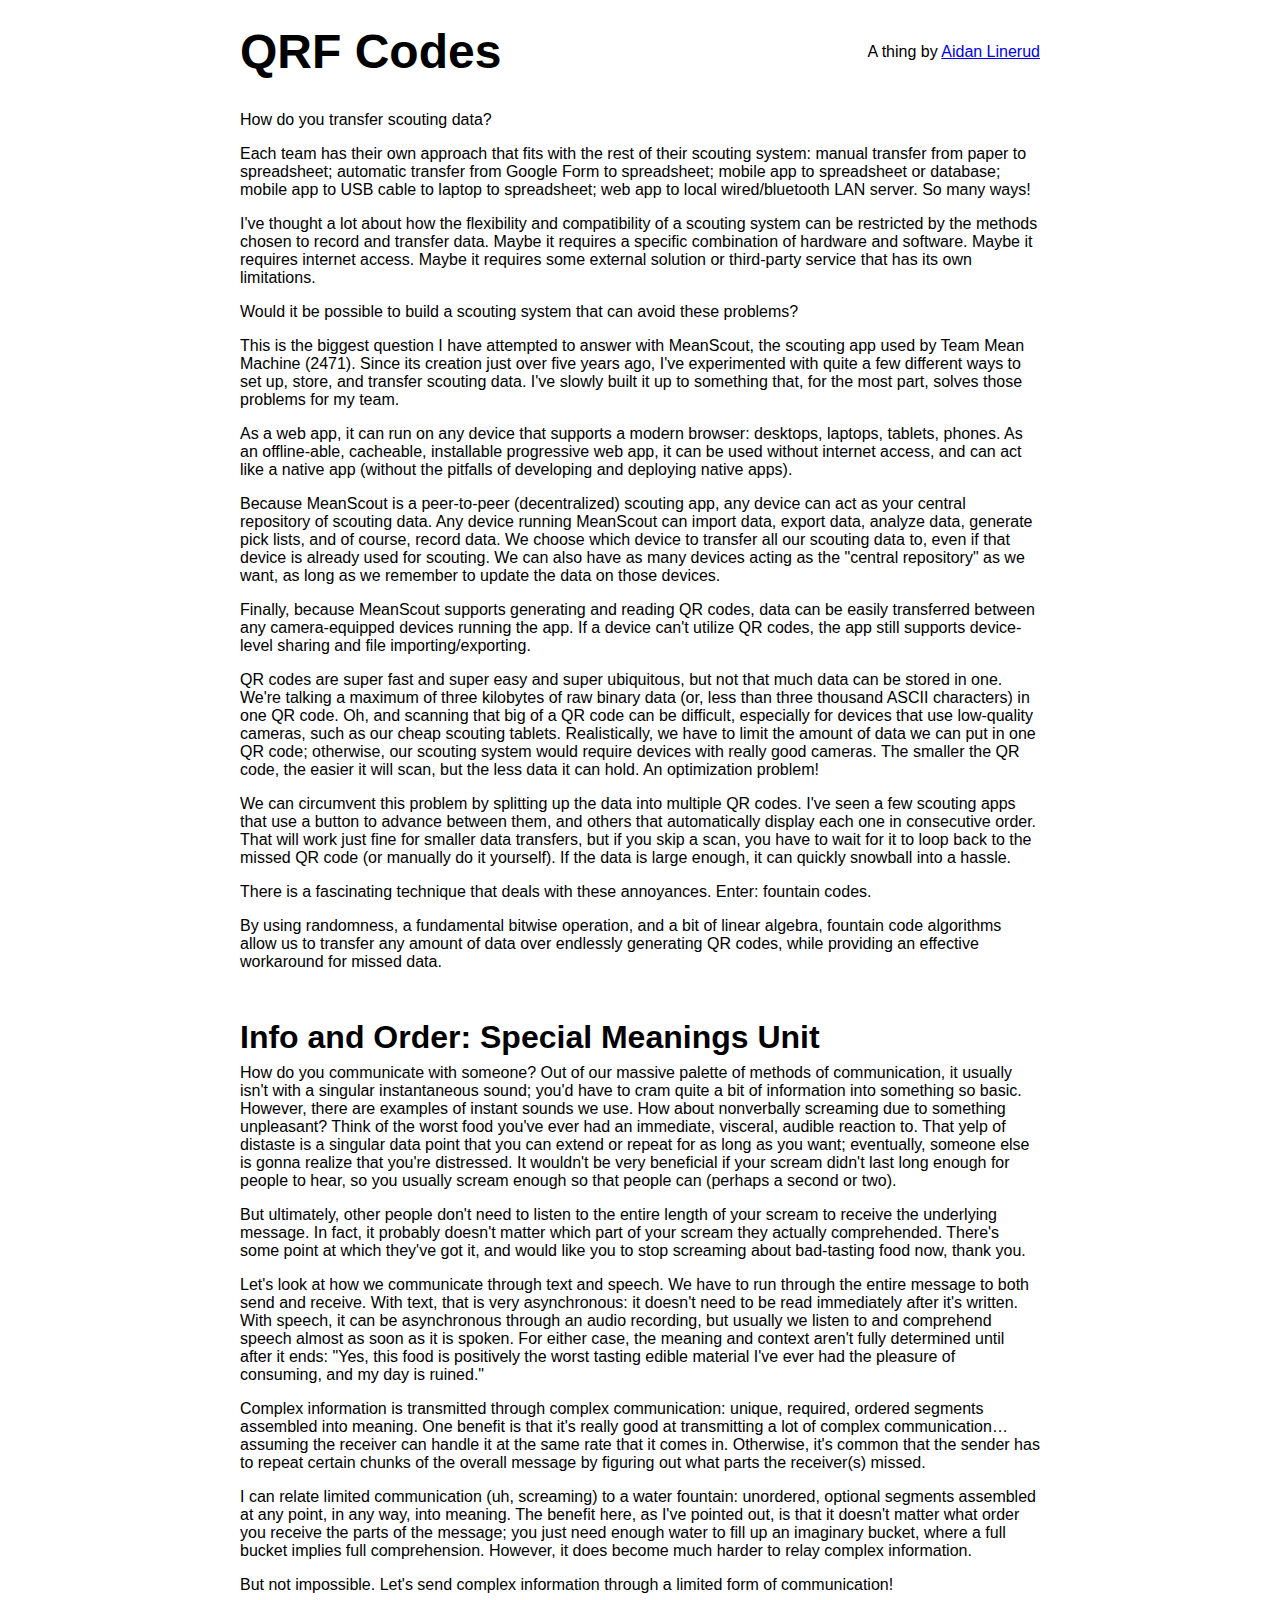
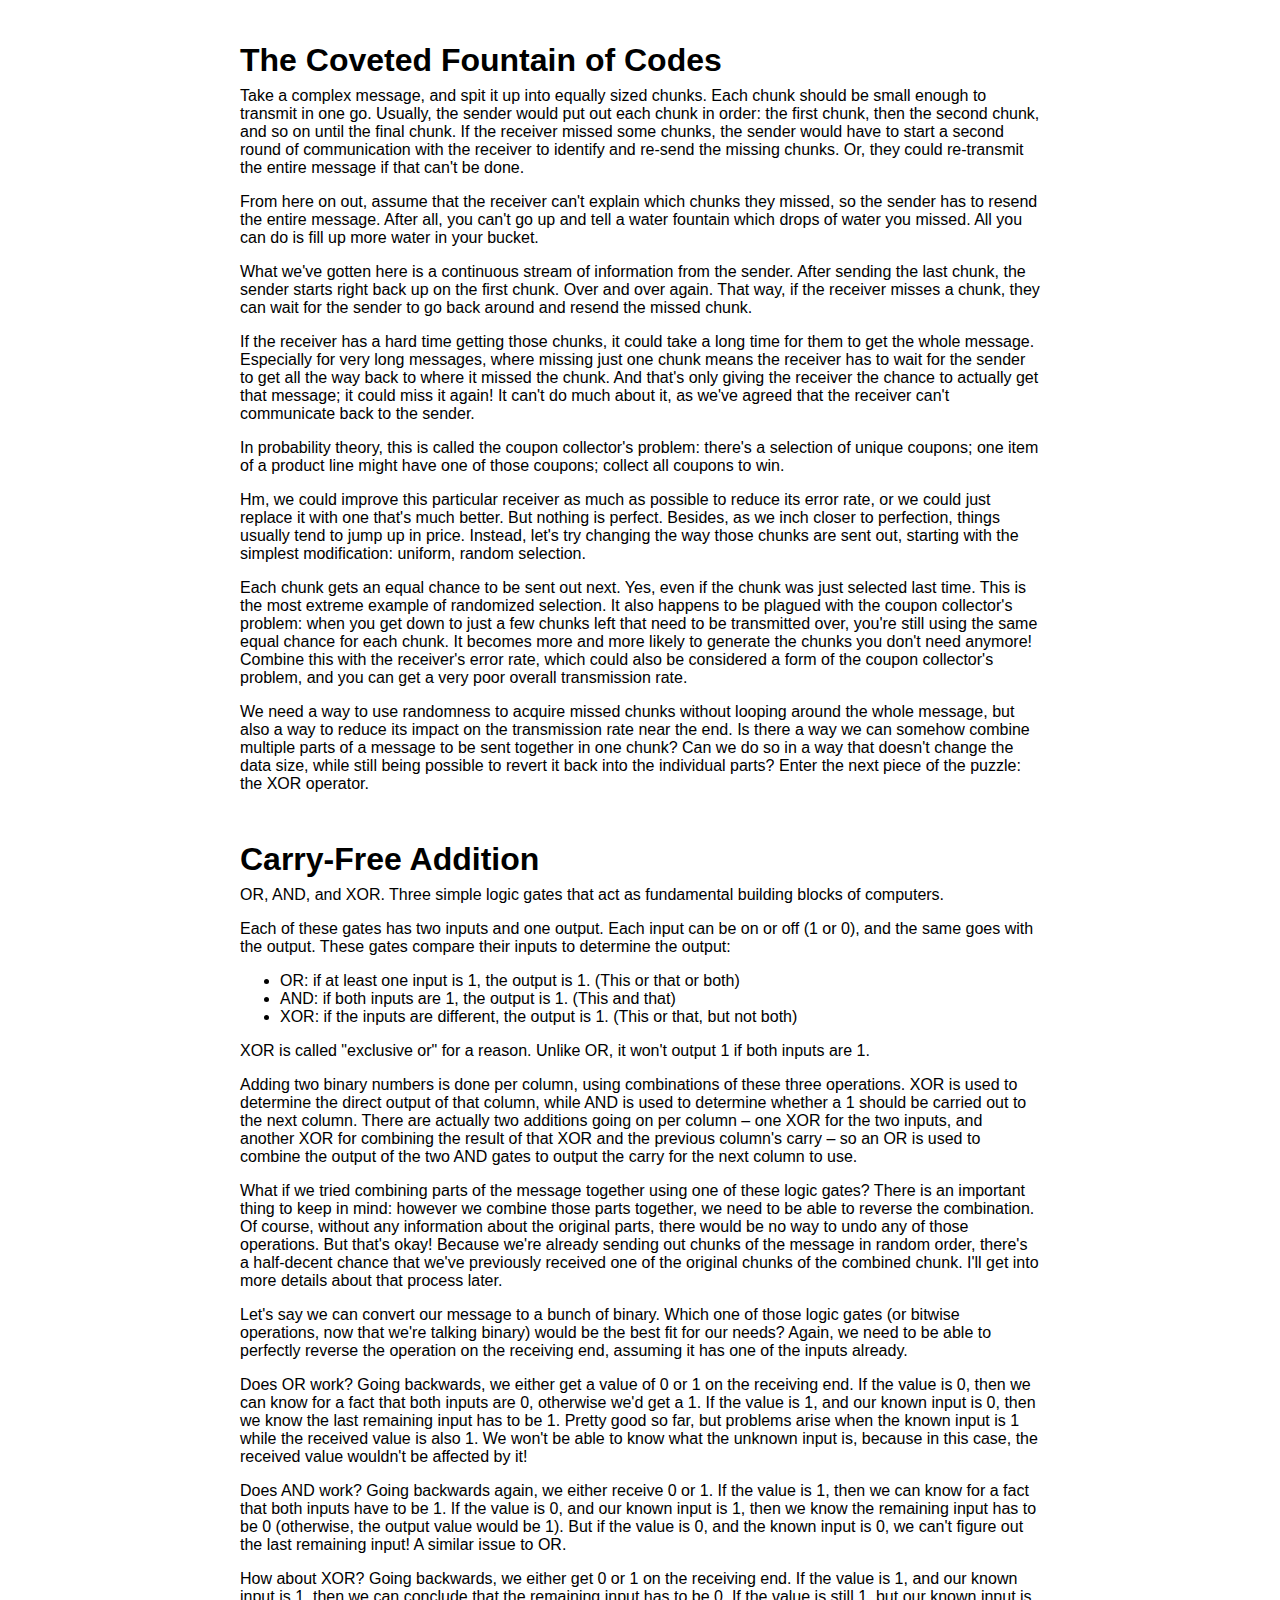
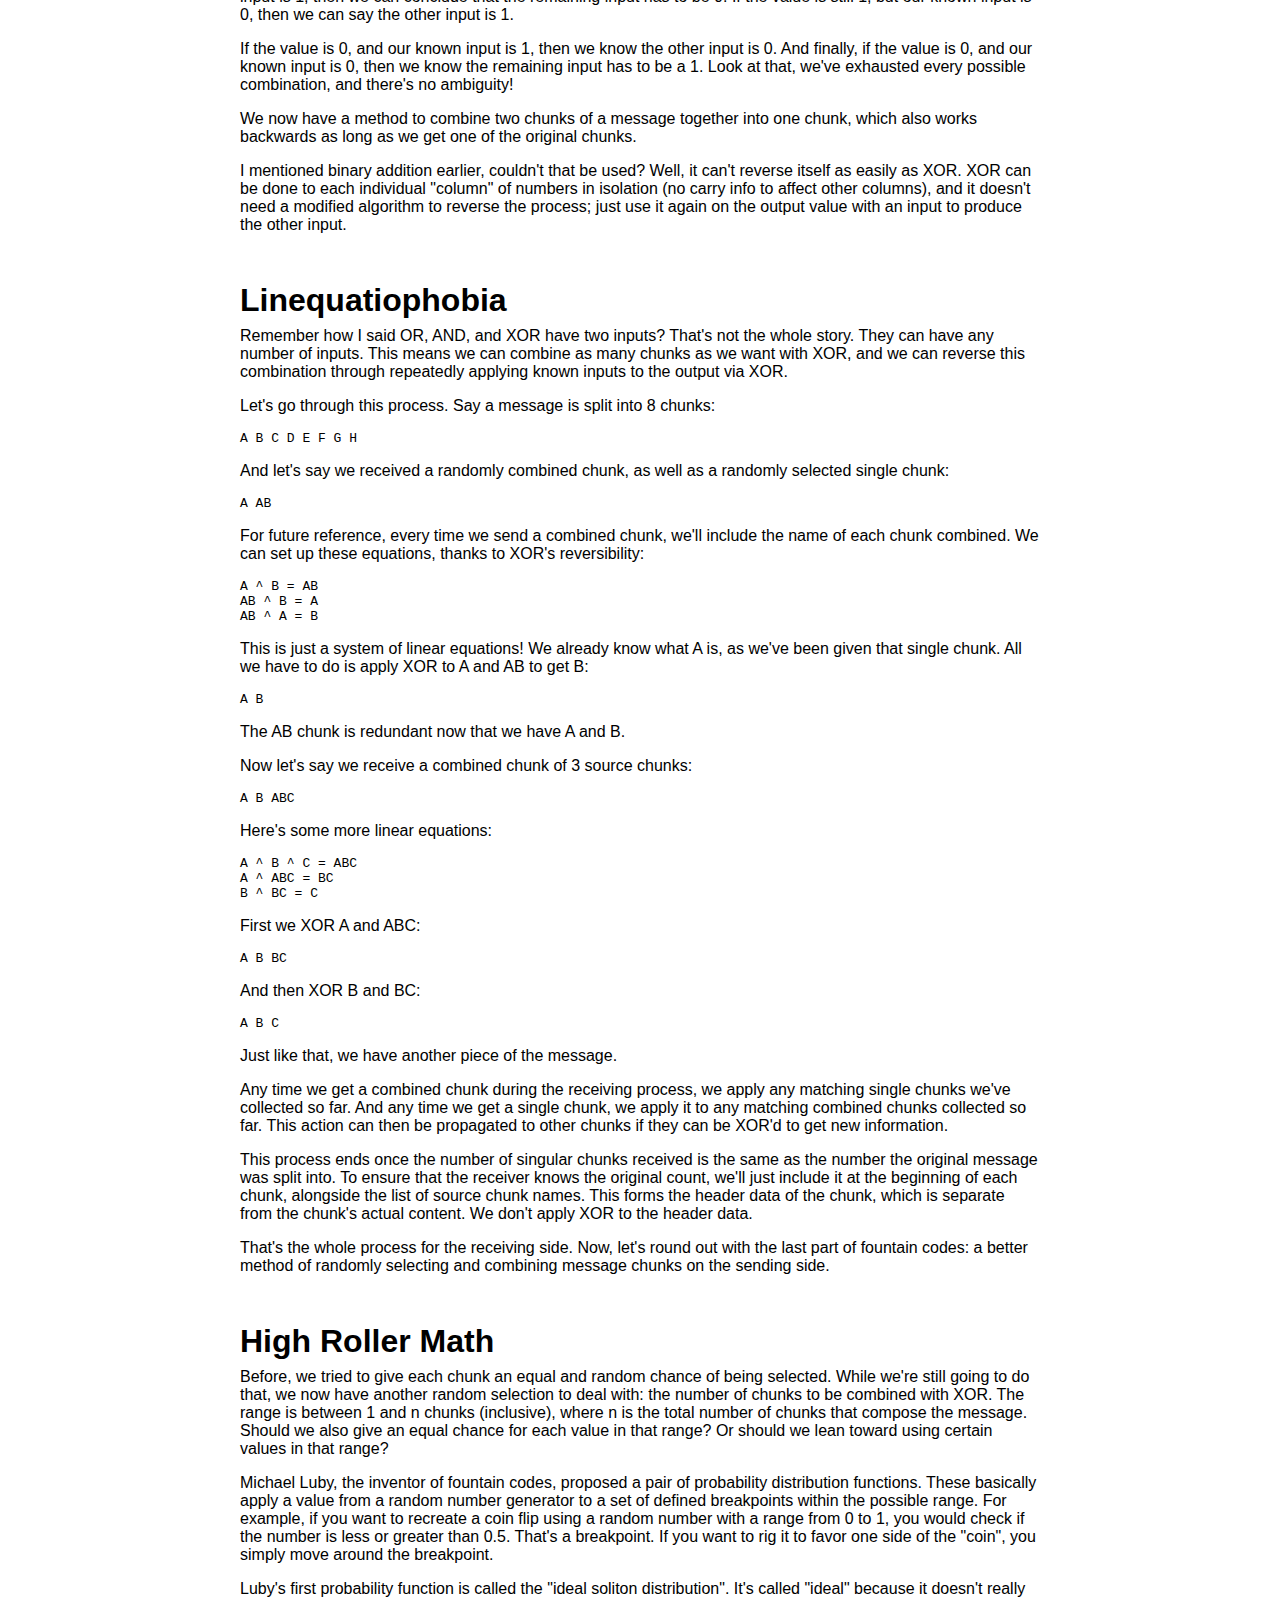
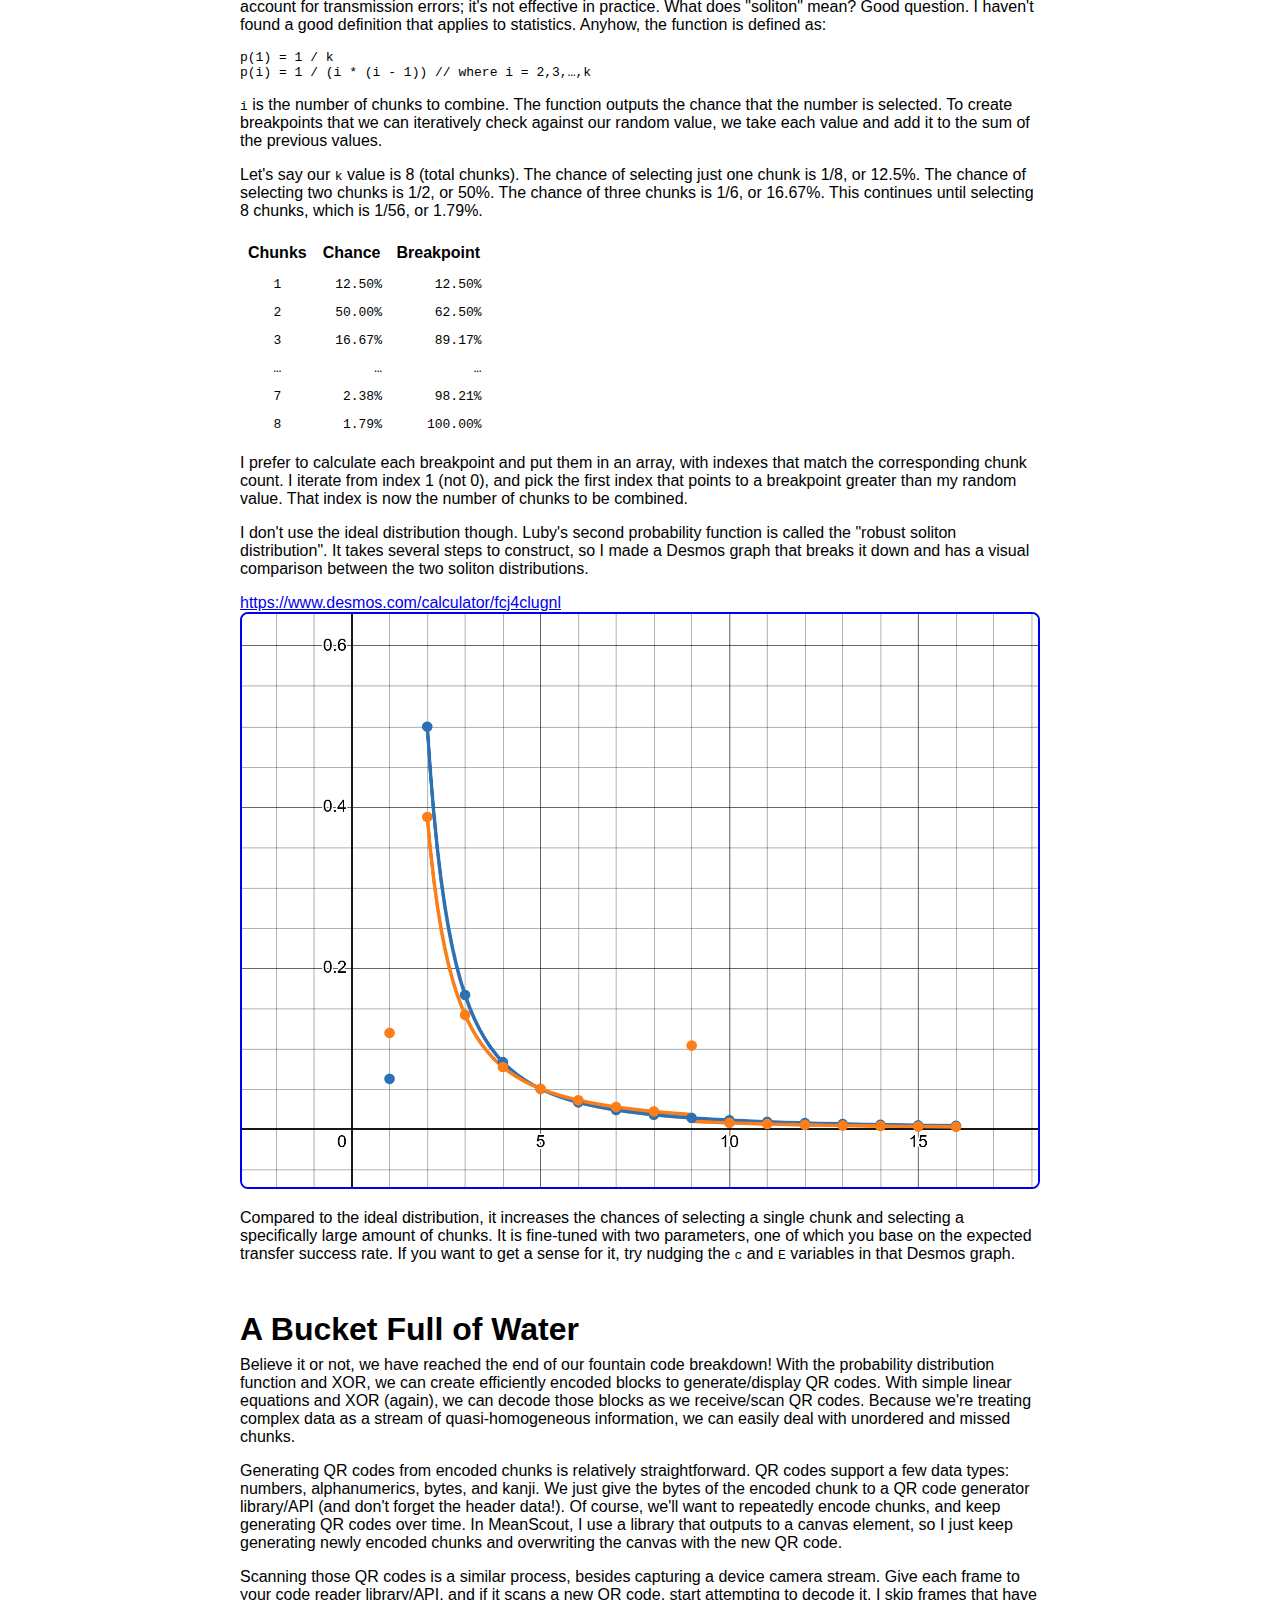
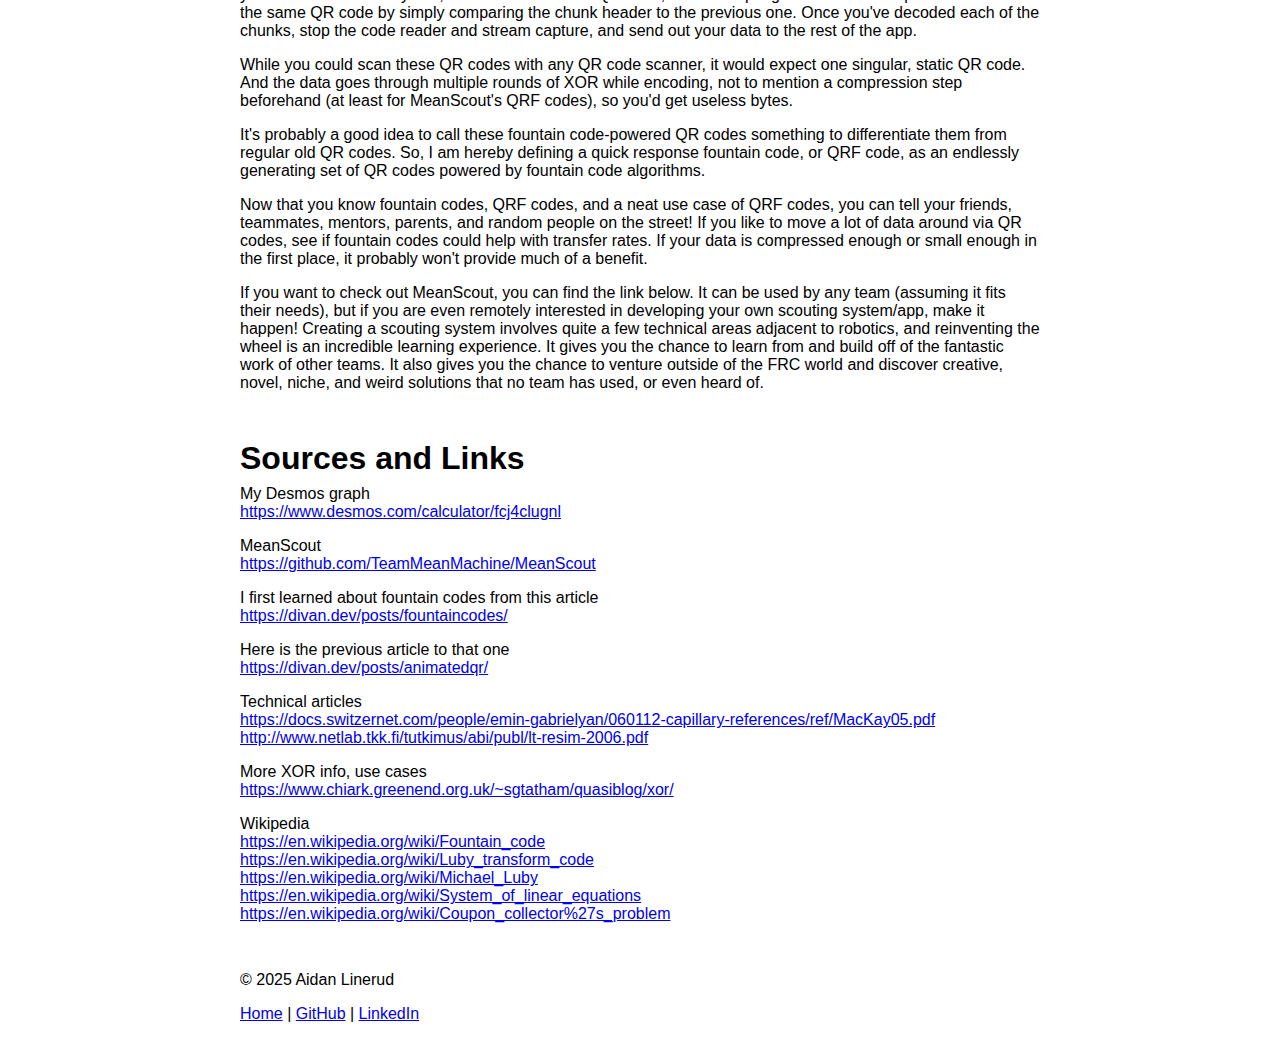
==== qrfcodes.html @ 4eb86a7d "Add QRF codes page" ====
<!DOCTYPE html>
<html lang="en">

<head>
	<meta charset="UTF-8" />
	<meta name="viewport" content="width=device-width, initial-scale=1.0" />
	<link rel="icon" href="assets/profile.jpg" />
	<link rel="stylesheet" href="https://fonts.cdnfonts.com/css/atkinson-hyperlegible" />
	<link rel="stylesheet" href="main.css">
	<title>QRF Codes</title>
</head>

<body>
	<main>
		<header>
			<h1 style="flex-grow:1">QRF Codes</h1>
			<p>A thing by <a href="index.html">Aidan Linerud</a></p>
		</header>

		<p>
			How do you transfer scouting data?
		</p>
		<p>
			Each team has their own approach that fits with the rest of their scouting system: manual transfer from paper to
			spreadsheet; automatic transfer from Google Form to spreadsheet; mobile app to spreadsheet or database; mobile app
			to USB cable to laptop to spreadsheet; web app to local wired/bluetooth LAN server. So many ways!
		</p>
		<p>
			I've thought a lot about how the flexibility and compatibility of a scouting system can be restricted by the
			methods chosen to record and transfer data. Maybe it requires a specific combination of hardware and software.
			Maybe it requires internet access. Maybe it requires some external solution or third-party service that has its
			own limitations.
		</p>
		<p>
			Would it be possible to build a scouting system that can avoid these problems?
		</p>
		<p>
			This is the biggest question I have attempted to answer with MeanScout, the scouting app used by Team Mean Machine
			(2471). Since its creation just over five years ago, I've experimented with quite a few different ways to set up,
			store, and transfer scouting data. I've slowly built it up to something that, for the most part, solves those
			problems for my team.
		</p>
		<p>
			As a web app, it can run on any device that supports a modern browser: desktops, laptops, tablets, phones. As an
			offline-able, cacheable, installable progressive web app, it can be used without internet access, and can act like
			a native app (without the pitfalls of developing and deploying native apps).
		</p>
		<p>
			Because MeanScout is a peer-to-peer (decentralized) scouting app, any device can act as your central repository of
			scouting data. Any device running MeanScout can import data, export data, analyze data, generate pick lists, and
			of course, record data. We choose which device to transfer all our scouting data to, even if that device is
			already used for scouting. We can also have as many devices acting as the "central repository" as we want, as long
			as we remember to update the data on those devices.
		</p>
		<p>
			Finally, because MeanScout supports generating and reading QR codes, data can be easily transferred between any
			camera-equipped devices running the app. If a device can't utilize QR codes, the app still supports device-level
			sharing and file importing/exporting.
		</p>
		<p>
			QR codes are super fast and super easy and super ubiquitous, but not that much data can be stored in one. We're
			talking a maximum of three kilobytes of raw binary data (or, less than three thousand ASCII characters) in one QR
			code. Oh, and scanning that big of a QR code can be difficult, especially for devices that use low-quality
			cameras, such as our cheap scouting tablets. Realistically, we have to limit the amount of data we can put in one
			QR code; otherwise, our scouting system would require devices with really good cameras. The smaller the QR code,
			the easier it will scan, but the less data it can hold. An optimization problem!
		</p>
		<p>
			We can circumvent this problem by splitting up the data into multiple QR codes. I've seen a few scouting apps that
			use a button to advance between them, and others that automatically display each one in consecutive order. That
			will work just fine for smaller data transfers, but if you skip a scan, you have to wait for it to loop back to
			the missed QR code (or manually do it yourself). If the data is large enough, it can quickly snowball into a
			hassle.
		</p>
		<p>
			There is a fascinating technique that deals with these annoyances. Enter: fountain codes.
		</p>
		<p>
			By using randomness, a fundamental bitwise operation, and a bit of linear algebra, fountain code algorithms allow
			us to transfer any amount of data over endlessly generating QR codes, while providing an effective workaround for
			missed data.
		</p>

		<h2>Info and Order: Special Meanings Unit</h2>

		<p>
			How do you communicate with someone? Out of our massive palette of methods of communication, it usually isn't with
			a singular instantaneous sound; you'd have to cram quite a bit of information into something so basic. However,
			there are examples of instant sounds we use. How about nonverbally screaming due to something unpleasant? Think of
			the worst food you've ever had an immediate, visceral, audible reaction to. That yelp of distaste is a singular
			data point that you can extend or repeat for as long as you want; eventually, someone else is gonna realize that
			you're distressed. It wouldn't be very beneficial if your scream didn't last long enough for people to hear, so
			you usually scream enough so that people can (perhaps a second or two).
		</p>
		<p>
			But ultimately, other people don't need to listen to the entire length of your scream to receive the underlying
			message. In fact, it probably doesn't matter which part of your scream they actually comprehended. There's some
			point at which they've got it, and would like you to stop screaming about bad-tasting food now, thank you.
		</p>
		<p>
			Let's look at how we communicate through text and speech. We have to run through the entire message to both send
			and receive. With text, that is very asynchronous: it doesn't need to be read immediately after it's written. With
			speech, it can be asynchronous through an audio recording, but usually we listen to and comprehend speech almost
			as soon as it is spoken. For either case, the meaning and context aren't fully determined until after it ends:
			"Yes, this food is positively the worst tasting edible material I've ever had the pleasure of consuming, and my
			day is ruined."
		</p>
		<p>
			Complex information is transmitted through complex communication: unique, required, ordered segments assembled
			into meaning. One benefit is that it's really good at transmitting a lot of complex communication… assuming the
			receiver can handle it at the same rate that it comes in. Otherwise, it's common that the sender has to repeat
			certain chunks of the overall message by figuring out what parts the receiver(s) missed.
		</p>
		<p>
			I can relate limited communication (uh, screaming) to a water fountain: unordered, optional segments assembled at
			any point, in any way, into meaning. The benefit here, as I've pointed out, is that it doesn't matter what order
			you receive the parts of the message; you just need enough water to fill up an imaginary bucket, where a full
			bucket implies full comprehension. However, it does become much harder to relay complex information.
		</p>
		<p>
			But not impossible. Let's send complex information through a limited form of communication!
		</p>

		<h2>The Coveted Fountain of Codes</h2>

		<p>
			Take a complex message, and spit it up into equally sized chunks. Each chunk should be small enough to transmit in
			one go. Usually, the sender would put out each chunk in order: the first chunk, then the second chunk, and so on
			until the final chunk. If the receiver missed some chunks, the sender would have to start a second round of
			communication with the receiver to identify and re-send the missing chunks. Or, they could re-transmit the entire
			message if that can't be done.
		</p>
		<p>
			From here on out, assume that the receiver can't explain which chunks they missed, so the sender has to resend the
			entire message. After all, you can't go up and tell a water fountain which drops of water you missed. All you can
			do is fill up more water in your bucket.
		</p>
		<p>
			What we've gotten here is a continuous stream of information from the sender. After sending the last chunk, the
			sender starts right back up on the first chunk. Over and over again. That way, if the receiver misses a chunk,
			they can wait for the sender to go back around and resend the missed chunk.
		</p>
		<p>
			If the receiver has a hard time getting those chunks, it could take a long time for them to get the whole message.
			Especially for very long messages, where missing just one chunk means the receiver has to wait for the sender to
			get all the way back to where it missed the chunk. And that's only giving the receiver the chance to actually get
			that message; it could miss it again! It can't do much about it, as we've agreed that the receiver can't
			communicate back to the sender.
		</p>
		<p>
			In probability theory, this is called the coupon collector's problem: there's a selection of unique coupons; one
			item of a product line might have one of those coupons; collect all coupons to win.
		</p>
		<p>
			Hm, we could improve this particular receiver as much as possible to reduce its error rate, or we could just
			replace it with one that's much better. But nothing is perfect. Besides, as we inch closer to perfection, things
			usually tend to jump up in price. Instead, let's try changing the way those chunks are sent out, starting with the
			simplest modification: uniform, random selection.
		</p>
		<p>
			Each chunk gets an equal chance to be sent out next. Yes, even if the chunk was just selected last time. This is
			the most extreme example of randomized selection. It also happens to be plagued with the coupon collector's
			problem: when you get down to just a few chunks left that need to be transmitted over, you're still using the same
			equal chance for each chunk. It becomes more and more likely to generate the chunks you don't need anymore!
			Combine this with the receiver's error rate, which could also be considered a form of the coupon collector's
			problem, and you can get a very poor overall transmission rate.
		</p>
		<p>
			We need a way to use randomness to acquire missed chunks without looping around the whole message, but also a way
			to reduce its impact on the transmission rate near the end. Is there a way we can somehow combine multiple parts
			of a message to be sent together in one chunk? Can we do so in a way that doesn't change the data size, while
			still being possible to revert it back into the individual parts? Enter the next piece of the puzzle: the XOR
			operator.
		</p>

		<h2>Carry-Free Addition</h2>

		<p>
			OR, AND, and XOR. Three simple logic gates that act as fundamental building blocks of computers.
		</p>
		<p>
			Each of these gates has two inputs and one output. Each input can be on or off (1 or 0), and the same goes with
			the output. These gates compare their inputs to determine the output:
		</p>
		<ul>
			<li>
				OR: if at least one input is 1, the output is 1. (This or that or both)
			</li>
			<li>
				AND: if both inputs are 1, the output is 1. (This and that)
			</li>
			<li>
				XOR: if the inputs are different, the output is 1. (This or that, but not both)
			</li>
		</ul>
		<p>
			XOR is called "exclusive or" for a reason. Unlike OR, it won't output 1 if both inputs are 1.
		</p>
		<p>
			Adding two binary numbers is done per column, using combinations of these three operations. XOR is used to
			determine the direct output of that column, while AND is used to determine whether a 1 should be carried out to
			the next column. There are actually two additions going on per column – one XOR for the two inputs, and another
			XOR for combining the result of that XOR and the previous column's carry – so an OR is used to combine the output
			of the two AND gates to output the carry for the next column to use.
		</p>
		<p>
			What if we tried combining parts of the message together using one of these logic gates? There is an important
			thing to keep in mind: however we combine those parts together, we need to be able to reverse the combination. Of
			course, without any information about the original parts, there would be no way to undo any of those operations.
			But that's okay! Because we're already sending out chunks of the message in random order, there's a half-decent
			chance that we've previously received one of the original chunks of the combined chunk. I'll get into more details
			about that process later.
		</p>
		<p>
			Let's say we can convert our message to a bunch of binary. Which one of those logic gates (or bitwise operations,
			now that we're talking binary) would be the best fit for our needs? Again, we need to be able to perfectly reverse
			the operation on the receiving end, assuming it has one of the inputs already.
		</p>
		<p>
			Does OR work? Going backwards, we either get a value of 0 or 1 on the receiving end. If the value is 0, then we
			can know for a fact that both inputs are 0, otherwise we'd get a 1. If the value is 1, and our known input is 0,
			then we know the last remaining input has to be 1. Pretty good so far, but problems arise when the known input is
			1 while the received value is also 1. We won't be able to know what the unknown input is, because in this case,
			the received value wouldn't be affected by it!
		</p>
		<p>
			Does AND work? Going backwards again, we either receive 0 or 1. If the value is 1, then we can know for a fact
			that both inputs have to be 1. If the value is 0, and our known input is 1, then we know the remaining input has
			to be 0 (otherwise, the output value would be 1). But if the value is 0, and the known input is 0, we can't figure
			out the last remaining input! A similar issue to OR.
		</p>
		<p>
			How about XOR? Going backwards, we either get 0 or 1 on the receiving end. If the value is 1, and our known input
			is 1, then we can conclude that the remaining input has to be 0. If the value is still 1, but our known input is
			0, then we can say the other input is 1.
		</p>
		<p>
			If the value is 0, and our known input is 1, then we know the other input is 0. And finally, if the value is 0,
			and our known input is 0, then we know the remaining input has to be a 1. Look at that, we've exhausted every
			possible combination, and there's no ambiguity!
		</p>
		<p>
			We now have a method to combine two chunks of a message together into one chunk, which also works backwards as
			long as we get one of the original chunks.
		</p>
		<p>
			I mentioned binary addition earlier, couldn't that be used? Well, it can't reverse itself as easily as XOR. XOR
			can be done to each individual "column" of numbers in isolation (no carry info to affect other columns), and it
			doesn't need a modified algorithm to reverse the process; just use it again on the output value with an input to
			produce the other input.
		</p>

		<h2>Linequatiophobia</h2>

		<p>
			Remember how I said OR, AND, and XOR have two inputs? That's not the whole story. They can have any number of
			inputs. This means we can combine as many chunks as we want with XOR, and we can reverse this combination through
			repeatedly applying known inputs to the output via XOR.
		</p>
		<p>
			Let's go through this process. Say a message is split into 8 chunks:
		</p>
		<pre><code>A B C D E F G H</code></pre>
		<p>
			And let's say we received a randomly combined chunk, as well as a randomly selected single chunk:
		</p>
		<pre><code>A AB</code></pre>
		<p>
			For future reference, every time we send a combined chunk, we'll include the name of each chunk combined. We can
			set up these equations, thanks to XOR's reversibility:
		</p>
		<pre><code>A ^ B = AB<br>AB ^ B = A<br>AB ^ A = B</code></pre>
		<p>
			This is just a system of linear equations! We already know what A is, as we've been given that single chunk. All
			we have to do is apply XOR to A and AB to get B:
		</p>
		<pre><code>A B</code></pre>
		<p>
			The AB chunk is redundant now that we have A and B.
		</p>
		<p>
			Now let's say we receive a combined chunk of 3 source chunks:
		</p>
		<pre><code>A B ABC</code></pre>
		<p>
			Here's some more linear equations:
		</p>
		<pre><code>A ^ B ^ C = ABC<br>A ^ ABC = BC<br>B ^ BC = C</code></pre>
		<p>
			First we XOR A and ABC:
		</p>
		<pre><code>A B BC</code></pre>
		<p>
			And then XOR B and BC:
		</p>
		<pre><code>A B C</code></pre>
		<p>
			Just like that, we have another piece of the message.
		</p>
		<p>
			Any time we get a combined chunk during the receiving process, we apply any matching single chunks we've collected
			so far. And any time we get a single chunk, we apply it to any matching combined chunks collected so far. This
			action can then be propagated to other chunks if they can be XOR'd to get new information.
		</p>
		<p>
			This process ends once the number of singular chunks received is the same as the number the original message was
			split into. To ensure that the receiver knows the original count, we'll just include it at the beginning of each
			chunk, alongside the list of source chunk names. This forms the header data of the chunk, which is separate from
			the chunk's actual content. We don't apply XOR to the header data.
		</p>
		<p>
			That's the whole process for the receiving side. Now, let's round out with the last part of fountain codes: a
			better method of randomly selecting and combining message chunks on the sending side.
		</p>

		<h2>High Roller Math</h2>

		<p>
			Before, we tried to give each chunk an equal and random chance of being selected. While we're still going to do
			that, we now have another random selection to deal with: the number of chunks to be combined with XOR. The range
			is between 1 and n chunks (inclusive), where n is the total number of chunks that compose the message. Should we
			also give an equal chance for each value in that range? Or should we lean toward using certain values in that
			range?
		</p>
		<p>
			Michael Luby, the inventor of fountain codes, proposed a pair of probability distribution functions. These
			basically apply a value from a random number generator to a set of defined breakpoints within the possible range.
			For example, if you want to recreate a coin flip using a random number with a range from 0 to 1, you would check
			if the number is less or greater than 0.5. That's a breakpoint. If you want to rig it to favor one side of the
			"coin", you simply move around the breakpoint.
		</p>
		<p>
			Luby's first probability function is called the "ideal soliton distribution". It's called "ideal" because it
			doesn't really account for transmission errors; it's not effective in practice. What does "soliton" mean? Good
			question. I haven't found a good definition that applies to statistics. Anyhow, the function is defined as:
		</p>
		<pre><code>p(1) = 1 / k<br>p(i) = 1 / (i * (i - 1)) // where i = 2,3,…,k</code></pre>
		<p>
			<code>i</code> is the number of chunks to combine. The function outputs the chance that the number is selected. To
			create breakpoints that we can iteratively check against our random value, we take each value and add it to the
			sum of the previous values.
		</p>
		<p>
			Let's say our <code>k</code> value is 8 (total chunks). The chance of selecting just one chunk is 1/8, or 12.5%.
			The chance of selecting two chunks is 1/2, or 50%. The chance of three chunks is 1/6, or 16.67%. This continues
			until selecting 8 chunks, which is 1/56, or 1.79%.
		</p>

		<table>
			<thead>
				<tr>
					<th>Chunks</th>
					<th>Chance</th>
					<th>Breakpoint</th>
				</tr>
			</thead>
			<tbody style="text-align:end;font-family:monospace">
				<tr>
					<td>1</td>
					<td>12.50%</td>
					<td>12.50%</td>
				</tr>
				<tr>
					<td>2</td>
					<td>50.00%</td>
					<td>62.50%</td>
				</tr>
				<tr>
					<td>3</td>
					<td>16.67%</td>
					<td>89.17%</td>
				</tr>
				<tr>
					<td>…</td>
					<td>…</td>
					<td>…</td>
				</tr>
				<tr>
					<td>7</td>
					<td>2.38%</td>
					<td>98.21%</td>
				</tr>
				<tr>
					<td>8</td>
					<td>1.79%</td>
					<td>100.00%</td>
				</tr>
			</tbody>
		</table>

		<p>
			I prefer to calculate each breakpoint and put them in an array, with indexes that match the corresponding chunk
			count. I iterate from index 1 (not 0), and pick the first index that points to a breakpoint greater than my random
			value. That index is now the number of chunks to be combined.
		</p>
		<p>
			I don't use the ideal distribution though. Luby's second probability function is called the "robust soliton
			distribution". It takes several steps to construct, so I made a Desmos graph that breaks it down and has a visual
			comparison between the two soliton distributions.
		</p>
		<p>
			<a href="https://www.desmos.com/calculator/fcj4clugnl">
				https://www.desmos.com/calculator/fcj4clugnl
				<img src="assets/qrfcodes/desmos.png" alt="Screenshot of desmos graph" />
			</a>
		</p>
		<p>
			Compared to the ideal distribution, it increases the chances of selecting a single chunk and selecting a
			specifically large amount of chunks. It is fine-tuned with two parameters, one of which you base on the expected
			transfer success rate. If you want to get a sense for it, try nudging the <code>c</code> and <code>E</code>
			variables in that Desmos graph.
		</p>

		<h2>A Bucket Full of Water</h2>

		<p>
			Believe it or not, we have reached the end of our fountain code breakdown! With the probability distribution
			function and XOR, we can create efficiently encoded blocks to generate/display QR codes. With simple linear
			equations and XOR (again), we can decode those blocks as we receive/scan QR codes. Because we're treating complex
			data as a stream of quasi-homogeneous information, we can easily deal with unordered and missed chunks.
		</p>
		<p>
			Generating QR codes from encoded chunks is relatively straightforward. QR codes support a few data types: numbers,
			alphanumerics, bytes, and kanji. We just give the bytes of the encoded chunk to a QR code generator library/API
			(and don't forget the header data!). Of course, we'll want to repeatedly encode chunks, and keep generating QR
			codes over time. In MeanScout, I use a library that outputs to a canvas element, so I just keep generating newly
			encoded chunks and overwriting the canvas with the new QR code.
		</p>
		<p>
			Scanning those QR codes is a similar process, besides capturing a device camera stream. Give each frame to your
			code reader library/API, and if it scans a new QR code, start attempting to decode it. I skip frames that have the
			same QR code by simply comparing the chunk header to the previous one. Once you've decoded each of the chunks,
			stop the code reader and stream capture, and send out your data to the rest of the app.
		</p>
		<p>
			While you could scan these QR codes with any QR code scanner, it would expect one singular, static QR code. And
			the data goes through multiple rounds of XOR while encoding, not to mention a compression step beforehand (at
			least for MeanScout's QRF codes), so you'd get useless bytes.
		</p>
		<p>
			It's probably a good idea to call these fountain code-powered QR codes something to differentiate them from
			regular old QR codes. So, I am hereby defining a quick response fountain code, or QRF code, as an endlessly
			generating set of QR codes powered by fountain code algorithms.
		</p>
		<p>
			Now that you know fountain codes, QRF codes, and a neat use case of QRF codes, you can tell your friends,
			teammates, mentors, parents, and random people on the street! If you like to move a lot of data around via QR
			codes, see if fountain codes could help with transfer rates. If your data is compressed enough or small enough in
			the first place, it probably won't provide much of a benefit.
		</p>
		<p>
			If you want to check out MeanScout, you can find the link below. It can be used by any team (assuming it fits
			their needs), but if you are even remotely interested in developing your own scouting system/app, make it happen!
			Creating a scouting system involves quite a few technical areas adjacent to robotics, and reinventing the wheel is
			an incredible learning experience. It gives you the chance to learn from and build off of the fantastic work of
			other teams. It also gives you the chance to venture outside of the FRC world and discover creative, novel, niche,
			and weird solutions that no team has used, or even heard of.
		</p>

		<h2>Sources and Links</h2>

		<p>
			My Desmos graph
			<br>
			<a href="https://www.desmos.com/calculator/fcj4clugnl">
				https://www.desmos.com/calculator/fcj4clugnl
			</a>
		</p>
		<p>
			MeanScout
			<br>
			<a href="https://github.com/TeamMeanMachine/MeanScout">
				https://github.com/TeamMeanMachine/MeanScout
			</a>
		</p>
		<p>
			I first learned about fountain codes from this article
			<br>
			<a href="https://divan.dev/posts/fountaincodes/">
				https://divan.dev/posts/fountaincodes/
			</a>
		</p>
		<p>
			Here is the previous article to that one
			<br>
			<a href="https://divan.dev/posts/animatedqr/">
				https://divan.dev/posts/animatedqr/
			</a>
		</p>
		<p>
			Technical articles
			<br>
			<a href="https://docs.switzernet.com/people/emin-gabrielyan/060112-capillary-references/ref/MacKay05.pdf">
				https://docs.switzernet.com/people/emin-gabrielyan/060112-capillary-references/ref/MacKay05.pdf
			</a>
			<br>
			<a href="http://www.netlab.tkk.fi/tutkimus/abi/publ/lt-resim-2006.pdf">
				http://www.netlab.tkk.fi/tutkimus/abi/publ/lt-resim-2006.pdf
			</a>
		</p>
		<p>
			More XOR info, use cases
			<br>
			<a href="https://www.chiark.greenend.org.uk/~sgtatham/quasiblog/xor/">
				https://www.chiark.greenend.org.uk/~sgtatham/quasiblog/xor/
			</a>
		</p>
		<p>
			Wikipedia
			<br>
			<a href="https://en.wikipedia.org/wiki/Fountain_code">
				https://en.wikipedia.org/wiki/Fountain_code
			</a>
			<br>
			<a href="https://en.wikipedia.org/wiki/Luby_transform_code">
				https://en.wikipedia.org/wiki/Luby_transform_code
			</a>
			<br>
			<a href="https://en.wikipedia.org/wiki/Michael_Luby">
				https://en.wikipedia.org/wiki/Michael_Luby
			</a>
			<br>
			<a href="https://en.wikipedia.org/wiki/System_of_linear_equations">
				https://en.wikipedia.org/wiki/System_of_linear_equations
			</a>
			<br>
			<a href="https://en.wikipedia.org/wiki/Coupon_collector%27s_problem">
				https://en.wikipedia.org/wiki/Coupon_collector%27s_problem
			</a>
		</p>
	</main>

	<footer>
		<p>&copy; 2025 Aidan Linerud</p>
		<p>
			<a href="index.html">Home</a>
			|
			<a href="https://github.com/Aidunlin">GitHub</a>
			|
			<a href="https://www.linkedin.com/in/aidan-linerud/">LinkedIn</a>
		</p>
	</footer>
</body>

</html>
---- main.css ----
body {
	font-family: "Atkinson Hyperlegible", sans-serif;
	margin-inline: auto;
	max-width: 800px;
	padding: 1rem;
}

header {
	display: flex;
	flex-wrap: wrap;
	gap: 1rem;
	align-items: center;
	margin-bottom: 2rem;
}

header img {
	max-width: 100px;
	border: 2px solid;
	border-radius: 0.5rem;
}

header div {
	display: flex;
	flex-direction: column;
	flex-grow: 1;
}

header h1 {
	font-size: 300%;
	margin: 0;
}

header p {
	margin: 0;
}

footer {
	margin-top: 3rem;
}

h2 {
	font-size: 200%;
	margin-top: 3rem;
	margin-bottom: 0;
}

h2 + p {
	margin-top: 0.5rem;
}

h3 {
	margin-bottom: 0;
}

h3 + p {
	margin-top: 0.5rem;
}

img {
	box-sizing: border-box;
	max-width: 100%;
	border-radius: 0.5rem;
	border: 2px solid;
}

abbr[title] {
	text-underline-offset: 4px;
}

details {
	border: 1px solid;
	border-radius: 0.5rem;
	margin-top: 2rem;
}

details {
	padding: 1rem;
}

details[open] {
	padding-bottom: 0;
}

details[open] summary {
	border-bottom: 1px solid;
	margin-bottom: 0;
}

summary {
	border-radius: 0.5rem;
	padding: 1rem;
	margin: -1rem;
	cursor: pointer;
}

table {
	border-collapse: collapse;
}

th, td {
	padding: 0.5em;
}

td:first-of-type {
	text-align: center;
}

#experience :is(details[open] summary, summary:hover, summary:focus) {
	background-color: hsla(240, 100%, 50%, 0.075);
}

#experience h2 {
	color:  hsl(240, 30%, 30%);
}

#robotics :is(details[open] summary, summary:hover, summary:focus) {
	background-color: hsla(0, 100%, 50%, 0.075);
}

#robotics h2 {
	color:  hsl(0, 30%, 30%);
}

#education :is(details[open] summary, summary:hover, summary:focus) {
	background-color: hsla(120, 100%, 50%, 0.075);
}

#education h2 {
	color:  hsl(120, 30%, 30%);
}

.project {
	margin-block: 1.5rem;
}
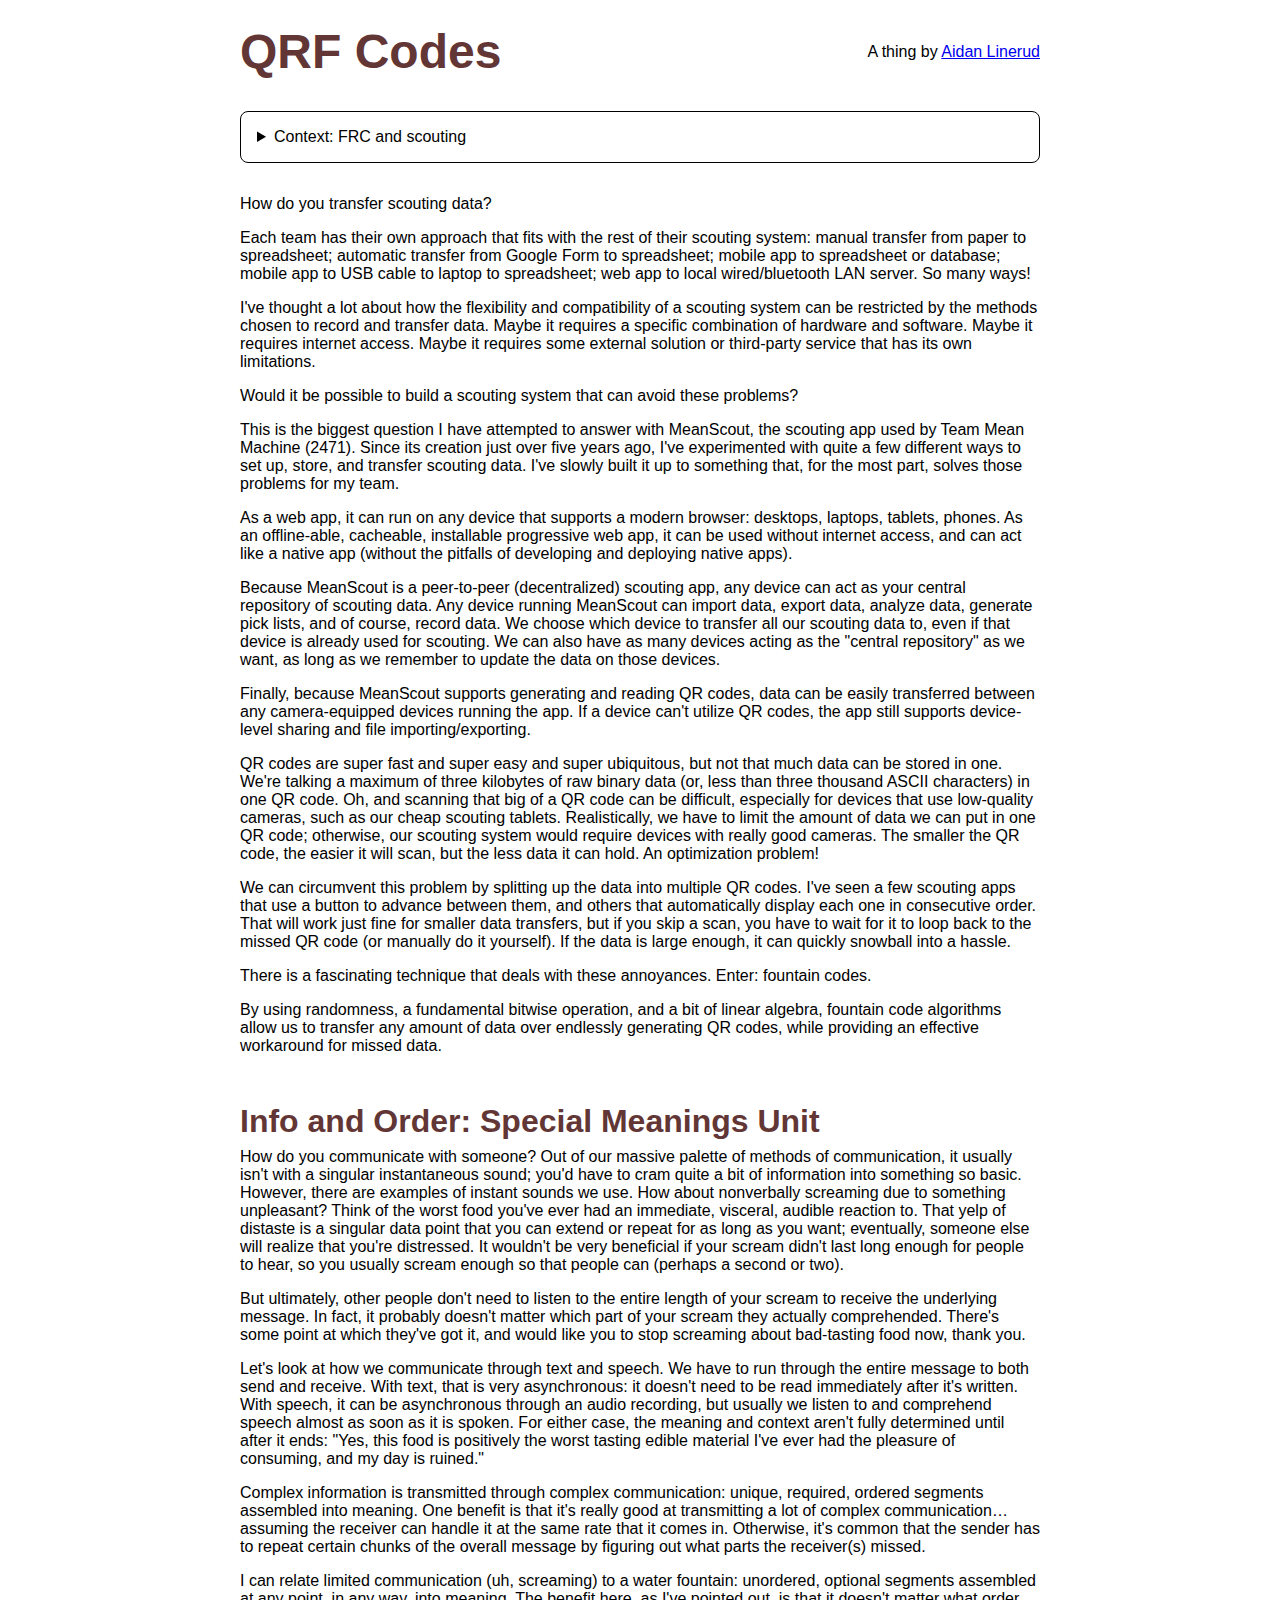
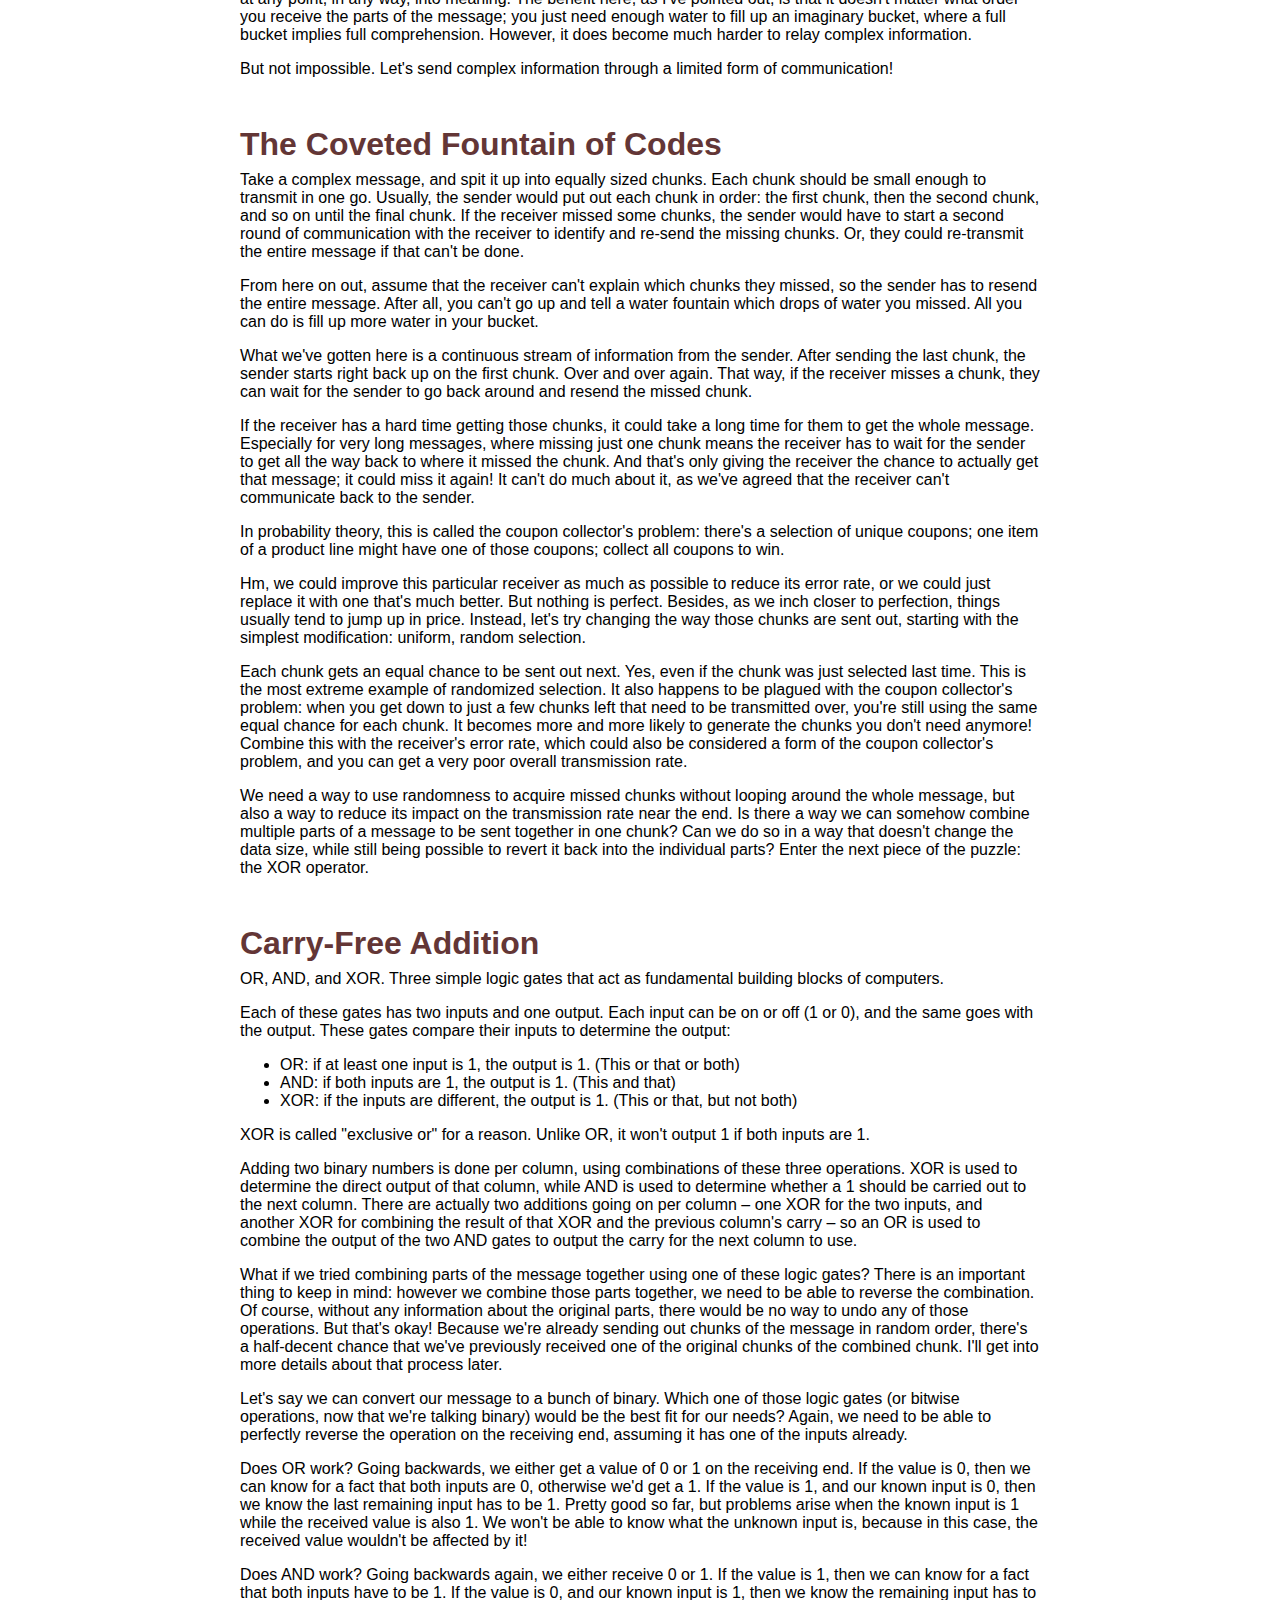
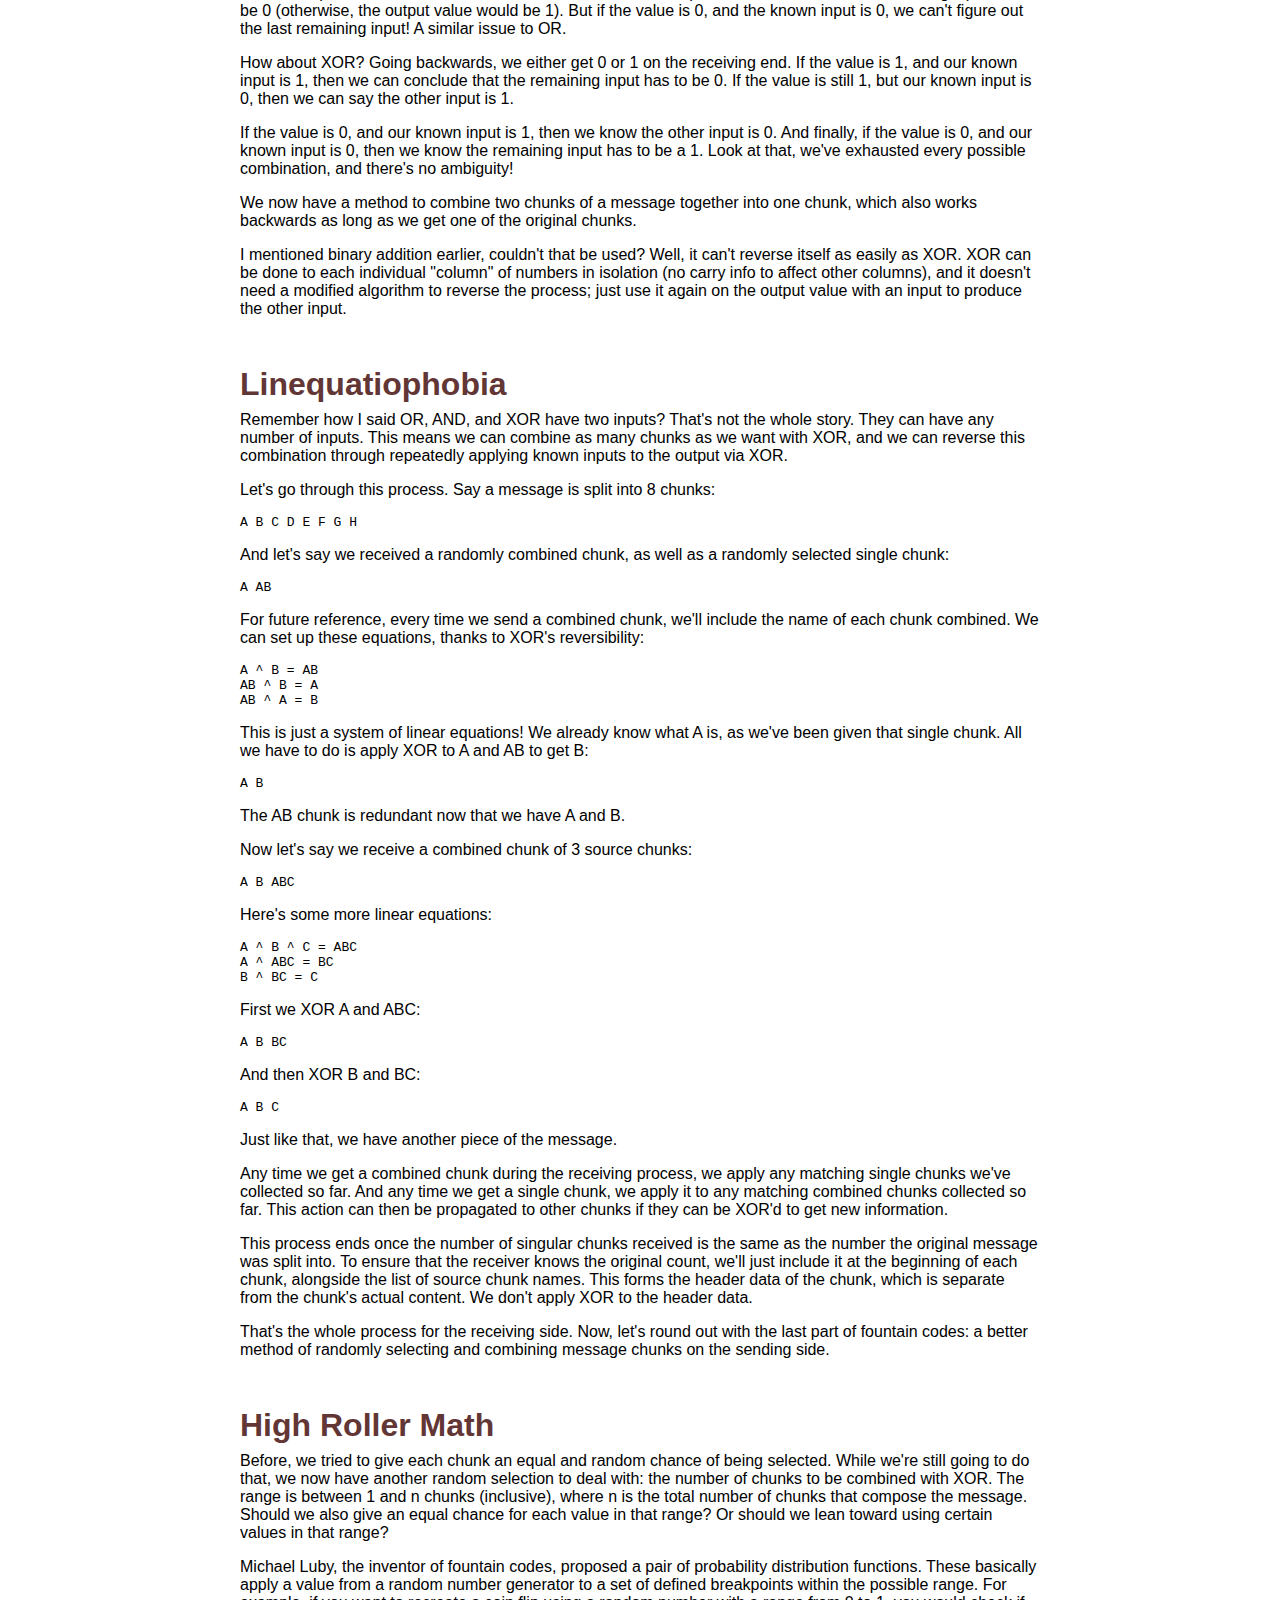
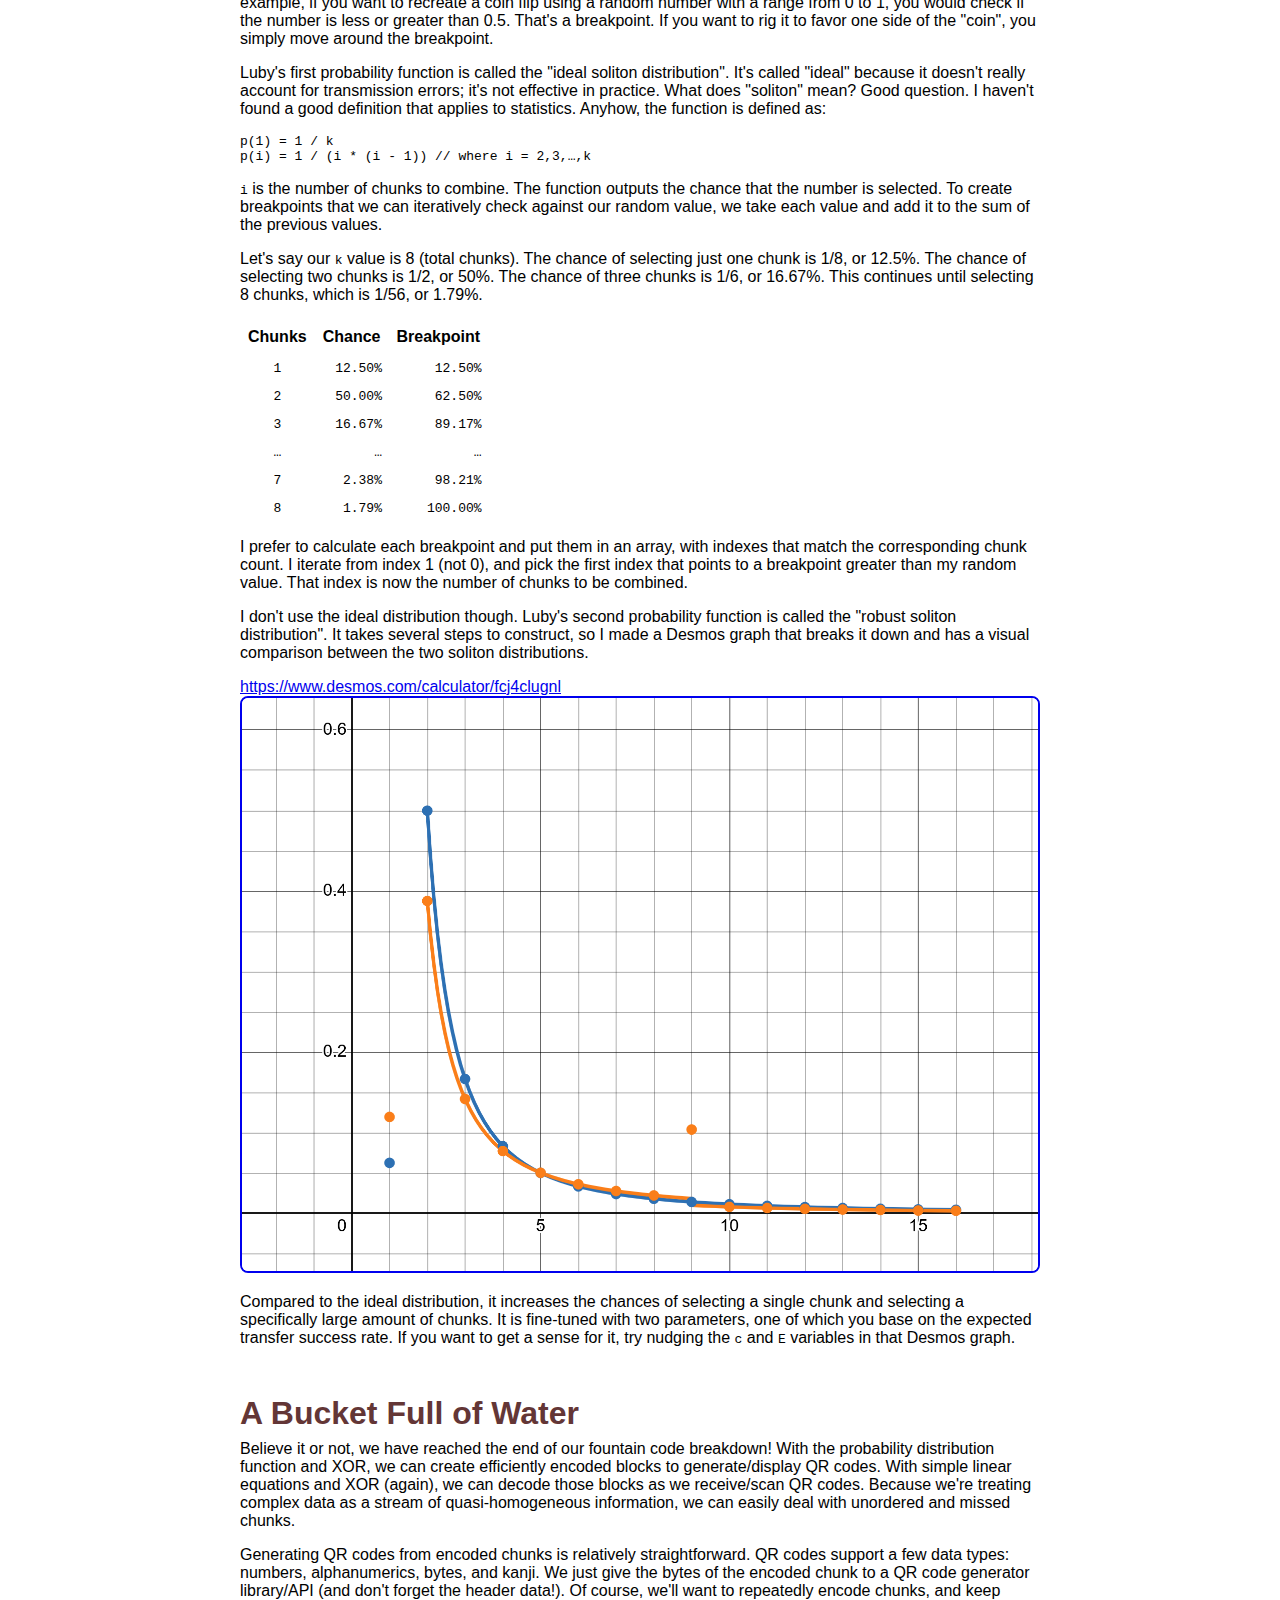
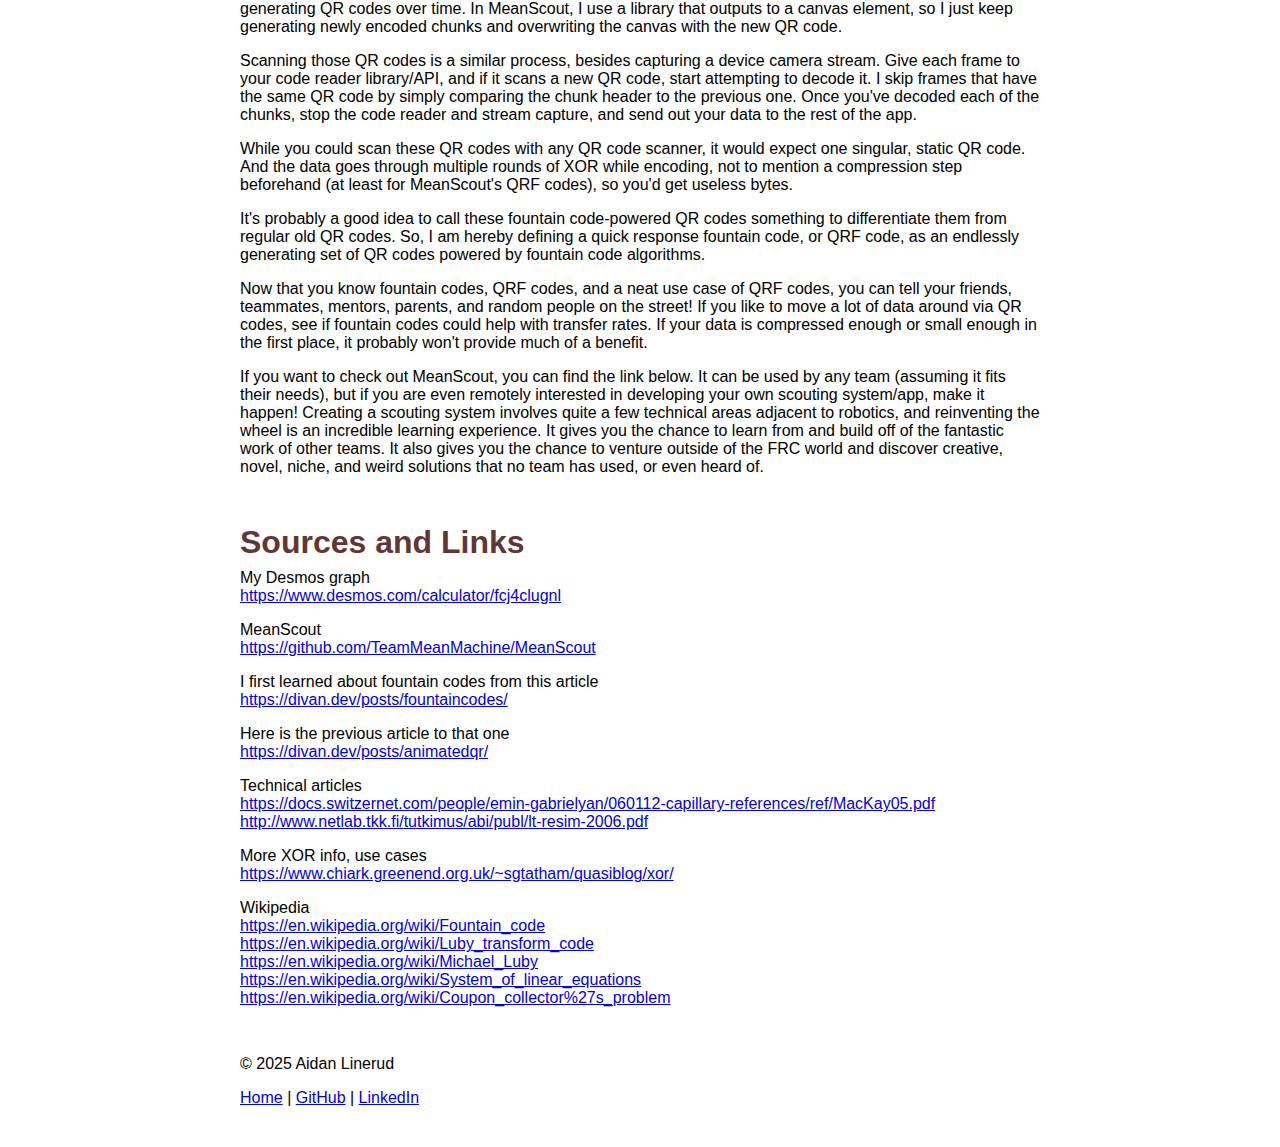
==== commit 23d92ba1: "Add context section to QRF codes page" ====
--- a/qrfcodes.html
+++ b/qrfcodes.html
@@ -1,5 +1,5 @@
 <!DOCTYPE html>
-<html lang="en">
+<html lang="en" class="robotics">
 
 <head>
 	<meta charset="UTF-8" />
@@ -17,6 +17,30 @@
 			<p>A thing by <a href="index.html">Aidan Linerud</a></p>
 		</header>
 
+		<details style="margin-bottom:2rem">
+			<summary>Context: FRC and scouting</summary>
+			<p>
+				<a href="https://www.firstinspires.org/robotics/frc">FIRST Robotics Competition</a>,
+				or FRC, is an annual high-school level STEM sport. Each year, a new game with a unique theme challenges teams
+				around the world to build hundred-pound robots. Competitions are comprised of qualifying matches and playoff
+				matches. 6 teams split up into 2 alliances (red and blue) for every match.
+			</p>
+			<p>
+				Teams are chosen, semi-randomly, to fill in slots for every qualifying match. Notably, they don't get to choose
+				their alliance or fellow teams. Once all the qualifying matches are over, the top 8 performing teams get to
+				select other teams to form alliances for playoffs.
+			</p>
+			<p>
+				Scouting is the process of analyzing the performance of other teams. Teams scout in a variety of ways, for a
+				variety of metrics. Official score reports usually have little data on individual robots. Regardless, the data
+				gathered is used in alliance selection, as well as preparing strategies for upcoming qualifying matches.
+			</p>
+			<p>
+				A scouting system is all the hardware and software used or maintained by a team (or multiple teams) for
+				scouting.
+			</p>
+		</details>
+
 		<p>
 			How do you transfer scouting data?
 		</p>
@@ -88,7 +112,7 @@
 			a singular instantaneous sound; you'd have to cram quite a bit of information into something so basic. However,
 			there are examples of instant sounds we use. How about nonverbally screaming due to something unpleasant? Think of
 			the worst food you've ever had an immediate, visceral, audible reaction to. That yelp of distaste is a singular
-			data point that you can extend or repeat for as long as you want; eventually, someone else is gonna realize that
+			data point that you can extend or repeat for as long as you want; eventually, someone else will realize that
 			you're distressed. It wouldn't be very beneficial if your scream didn't last long enough for people to hear, so
 			you usually scream enough so that people can (perhaps a second or two).
 		</p>
--- a/main.css
+++ b/main.css
@@ -90,7 +90,7 @@
 	border-radius: 0.5rem;
 	padding: 1rem;
 	margin: -1rem;
-	cursor: pointer;
+	cursor: default;
 }
 
 table {
@@ -105,27 +105,27 @@
 	text-align: center;
 }
 
-#experience :is(details[open] summary, summary:hover, summary:focus) {
+.experience details[open] summary {
 	background-color: hsla(240, 100%, 50%, 0.075);
 }
 
-#experience h2 {
+.experience :is(h1, h2) {
 	color:  hsl(240, 30%, 30%);
 }
 
-#robotics :is(details[open] summary, summary:hover, summary:focus) {
+.robotics details[open] summary {
 	background-color: hsla(0, 100%, 50%, 0.075);
 }
 
-#robotics h2 {
+.robotics :is(h1, h2) {
 	color:  hsl(0, 30%, 30%);
 }
 
-#education :is(details[open] summary, summary:hover, summary:focus) {
+.education details[open] summary {
 	background-color: hsla(120, 100%, 50%, 0.075);
 }
 
-#education h2 {
+.education :is(h1, h2) {
 	color:  hsl(120, 30%, 30%);
 }
 
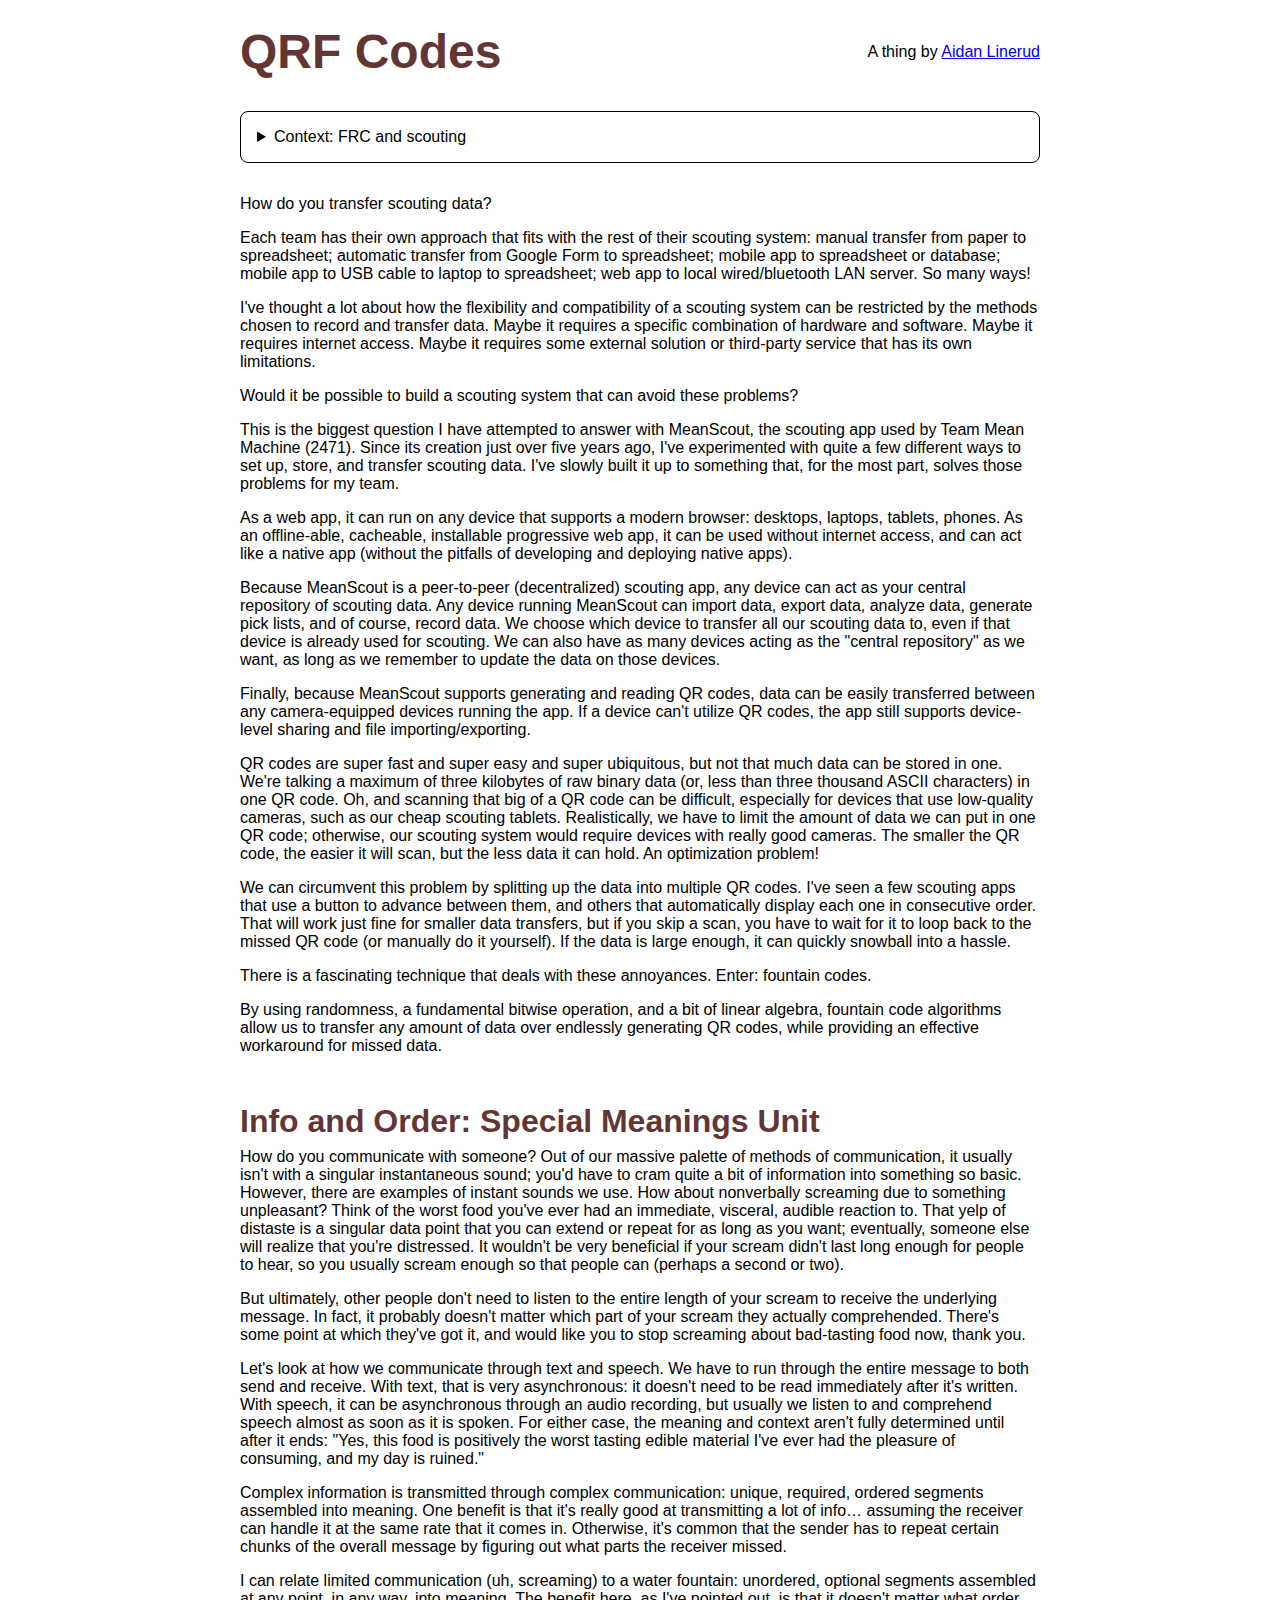
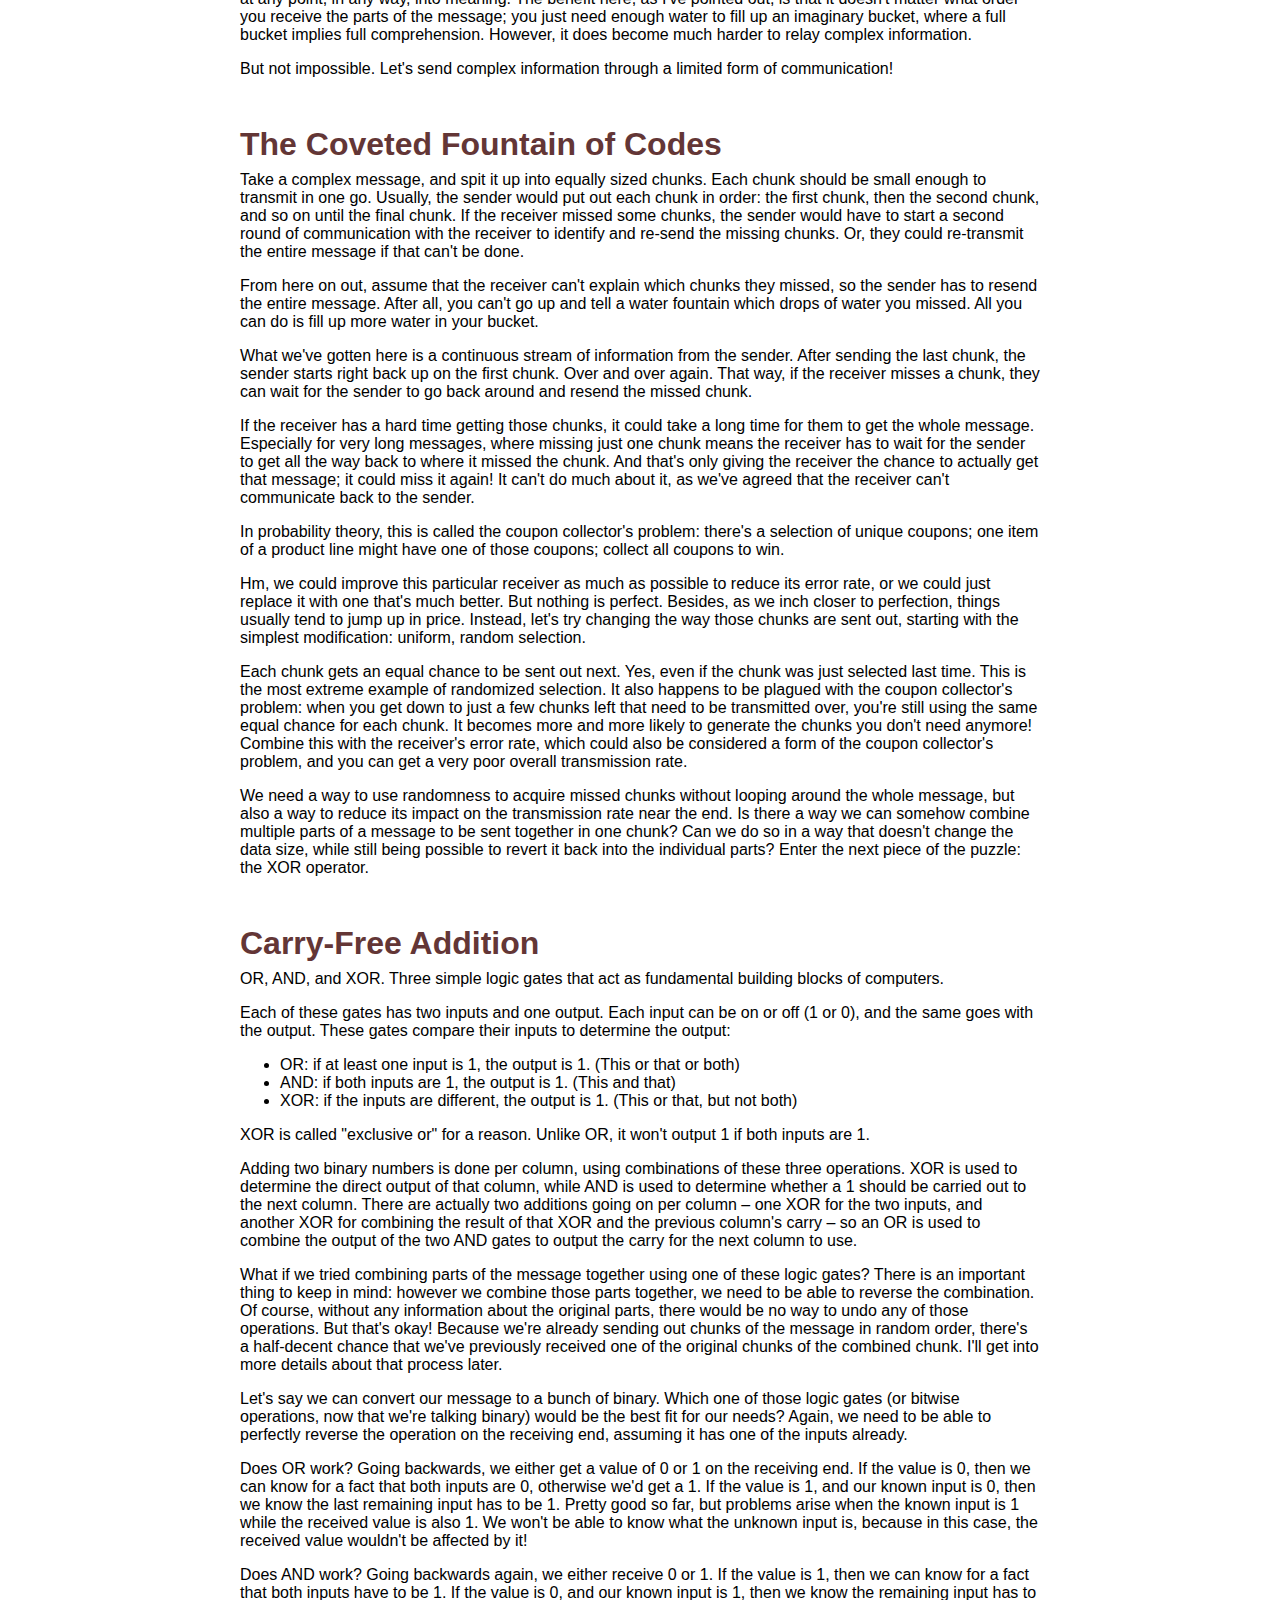
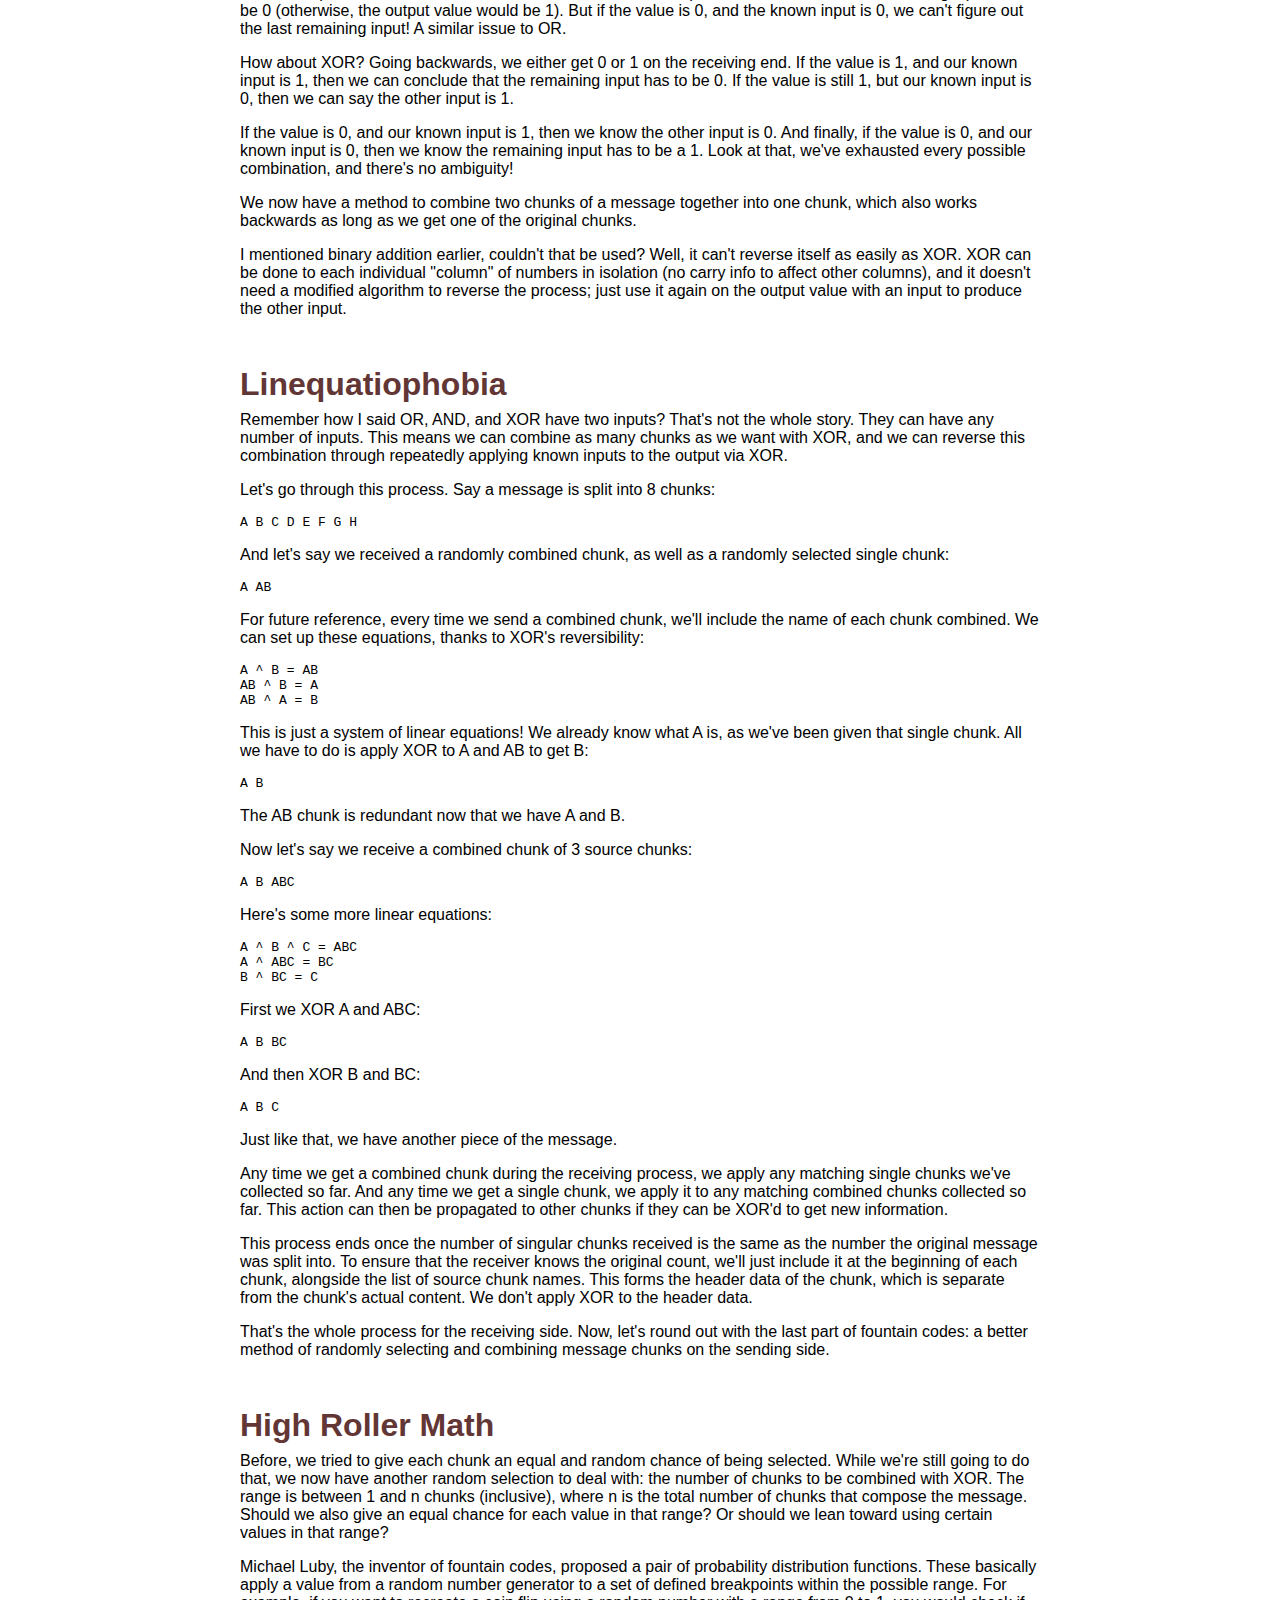
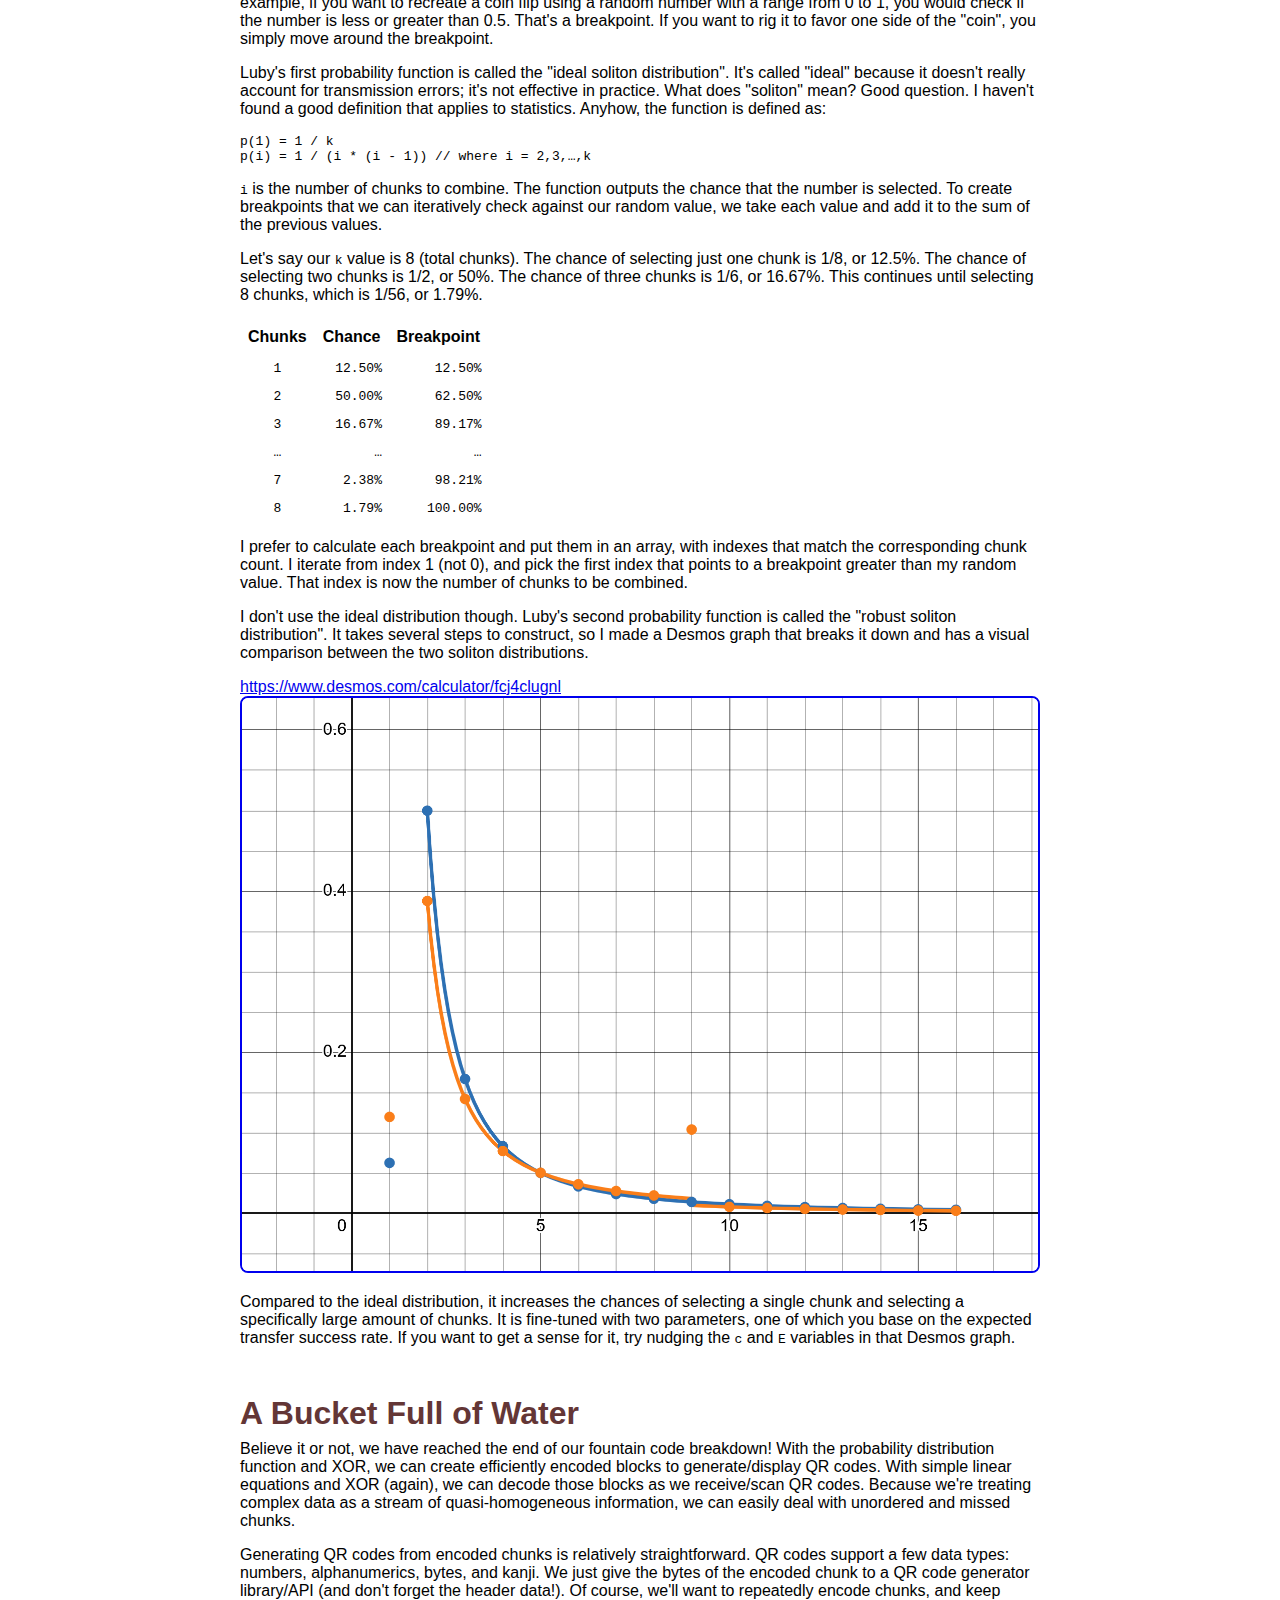
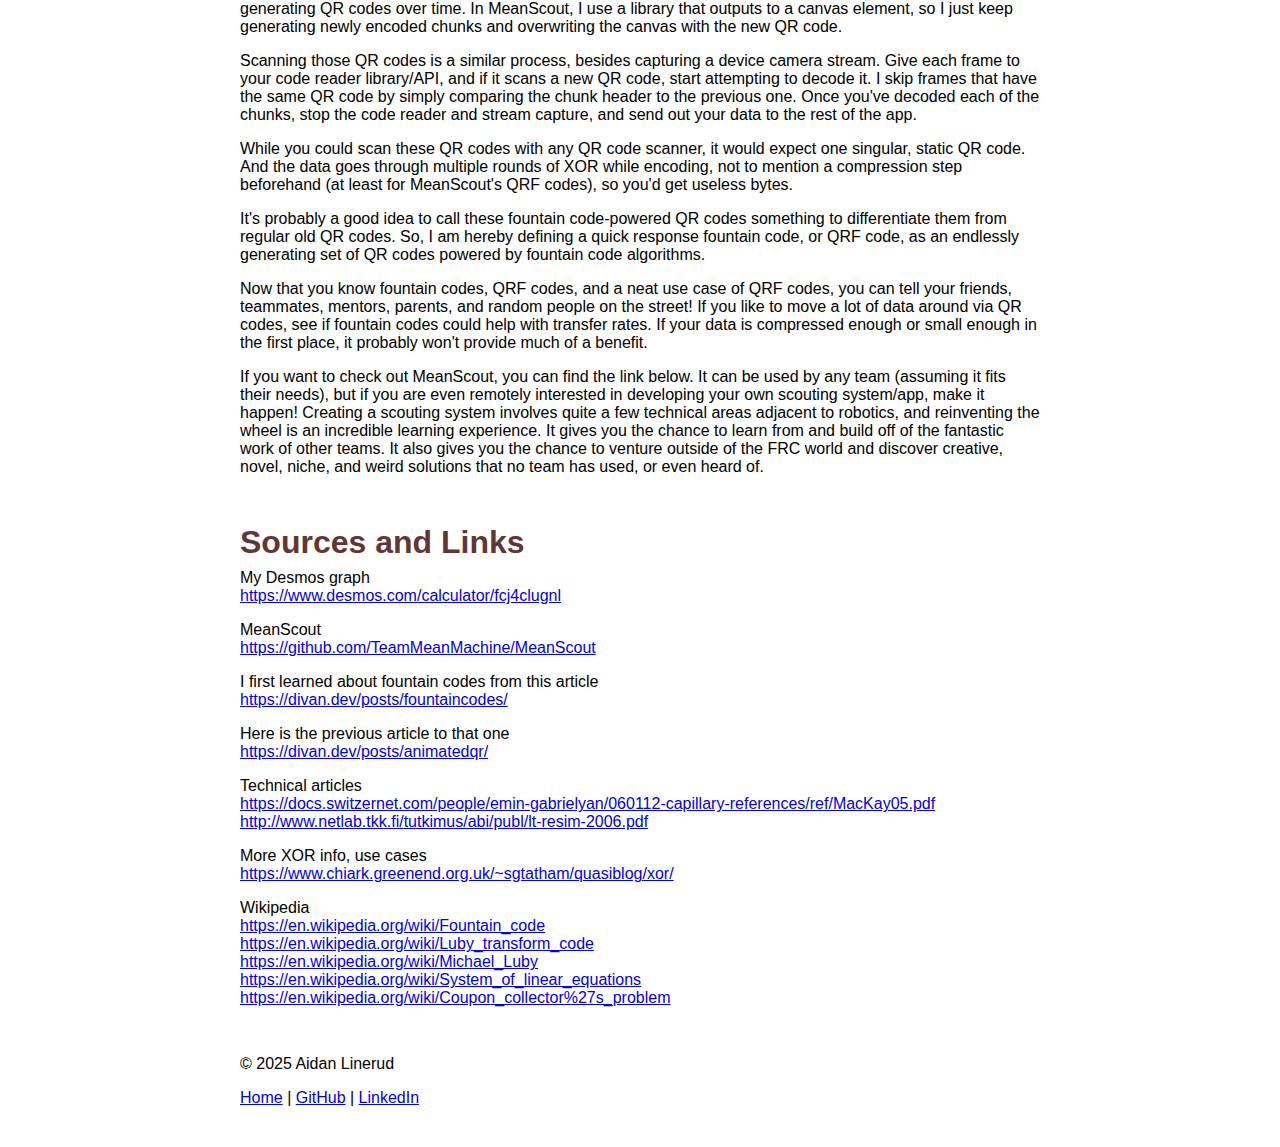
==== commit 72d0bc79: "Use ellipsis HTML symbol" ====
--- a/qrfcodes.html
+++ b/qrfcodes.html
@@ -2,568 +2,578 @@
 <html lang="en" class="robotics">
 
 <head>
-	<meta charset="UTF-8" />
-	<meta name="viewport" content="width=device-width, initial-scale=1.0" />
-	<link rel="icon" href="assets/profile.jpg" />
-	<link rel="stylesheet" href="https://fonts.cdnfonts.com/css/atkinson-hyperlegible" />
-	<link rel="stylesheet" href="main.css">
-	<title>QRF Codes</title>
+  <meta charset="UTF-8" />
+  <meta name="viewport" content="width=device-width, initial-scale=1.0" />
+  <meta name="description" content="How fountain codes can be used to augment FRC scouting." />
+
+  <meta property="og:site_name" content="Aidan Linerud" />
+  <meta property="og:title" content="QRF Codes" />
+  <meta property="og:type" content="website" />
+  <meta property="og:url" content="https://aidunlin.com/qrfcodes" />
+  <meta property="og:description" content="How fountain codes can be used to augment FRC scouting." />
+
+  <link rel="icon" href="assets/profile.jpg" />
+  <link rel="stylesheet" href="https://fonts.cdnfonts.com/css/atkinson-hyperlegible" />
+  <link rel="stylesheet" href="main.css">
+  <title>QRF Codes</title>
 </head>
 
 <body>
-	<main>
-		<header>
-			<h1 style="flex-grow:1">QRF Codes</h1>
-			<p>A thing by <a href="index.html">Aidan Linerud</a></p>
-		</header>
-
-		<details style="margin-bottom:2rem">
-			<summary>Context: FRC and scouting</summary>
-			<p>
-				<a href="https://www.firstinspires.org/robotics/frc">FIRST Robotics Competition</a>,
-				or FRC, is an annual high-school level STEM sport. Each year, a new game with a unique theme challenges teams
-				around the world to build hundred-pound robots. Competitions are comprised of qualifying matches and playoff
-				matches. 6 teams split up into 2 alliances (red and blue) for every match.
-			</p>
-			<p>
-				Teams are chosen, semi-randomly, to fill in slots for every qualifying match. Notably, they don't get to choose
-				their alliance or fellow teams. Once all the qualifying matches are over, the top 8 performing teams get to
-				select other teams to form alliances for playoffs.
-			</p>
-			<p>
-				Scouting is the process of analyzing the performance of other teams. Teams scout in a variety of ways, for a
-				variety of metrics. Official score reports usually have little data on individual robots. Regardless, the data
-				gathered is used in alliance selection, as well as preparing strategies for upcoming qualifying matches.
-			</p>
-			<p>
-				A scouting system is all the hardware and software used or maintained by a team (or multiple teams) for
-				scouting.
-			</p>
-		</details>
-
-		<p>
-			How do you transfer scouting data?
-		</p>
-		<p>
-			Each team has their own approach that fits with the rest of their scouting system: manual transfer from paper to
-			spreadsheet; automatic transfer from Google Form to spreadsheet; mobile app to spreadsheet or database; mobile app
-			to USB cable to laptop to spreadsheet; web app to local wired/bluetooth LAN server. So many ways!
-		</p>
-		<p>
-			I've thought a lot about how the flexibility and compatibility of a scouting system can be restricted by the
-			methods chosen to record and transfer data. Maybe it requires a specific combination of hardware and software.
-			Maybe it requires internet access. Maybe it requires some external solution or third-party service that has its
-			own limitations.
-		</p>
-		<p>
-			Would it be possible to build a scouting system that can avoid these problems?
-		</p>
-		<p>
-			This is the biggest question I have attempted to answer with MeanScout, the scouting app used by Team Mean Machine
-			(2471). Since its creation just over five years ago, I've experimented with quite a few different ways to set up,
-			store, and transfer scouting data. I've slowly built it up to something that, for the most part, solves those
-			problems for my team.
-		</p>
-		<p>
-			As a web app, it can run on any device that supports a modern browser: desktops, laptops, tablets, phones. As an
-			offline-able, cacheable, installable progressive web app, it can be used without internet access, and can act like
-			a native app (without the pitfalls of developing and deploying native apps).
-		</p>
-		<p>
-			Because MeanScout is a peer-to-peer (decentralized) scouting app, any device can act as your central repository of
-			scouting data. Any device running MeanScout can import data, export data, analyze data, generate pick lists, and
-			of course, record data. We choose which device to transfer all our scouting data to, even if that device is
-			already used for scouting. We can also have as many devices acting as the "central repository" as we want, as long
-			as we remember to update the data on those devices.
-		</p>
-		<p>
-			Finally, because MeanScout supports generating and reading QR codes, data can be easily transferred between any
-			camera-equipped devices running the app. If a device can't utilize QR codes, the app still supports device-level
-			sharing and file importing/exporting.
-		</p>
-		<p>
-			QR codes are super fast and super easy and super ubiquitous, but not that much data can be stored in one. We're
-			talking a maximum of three kilobytes of raw binary data (or, less than three thousand ASCII characters) in one QR
-			code. Oh, and scanning that big of a QR code can be difficult, especially for devices that use low-quality
-			cameras, such as our cheap scouting tablets. Realistically, we have to limit the amount of data we can put in one
-			QR code; otherwise, our scouting system would require devices with really good cameras. The smaller the QR code,
-			the easier it will scan, but the less data it can hold. An optimization problem!
-		</p>
-		<p>
-			We can circumvent this problem by splitting up the data into multiple QR codes. I've seen a few scouting apps that
-			use a button to advance between them, and others that automatically display each one in consecutive order. That
-			will work just fine for smaller data transfers, but if you skip a scan, you have to wait for it to loop back to
-			the missed QR code (or manually do it yourself). If the data is large enough, it can quickly snowball into a
-			hassle.
-		</p>
-		<p>
-			There is a fascinating technique that deals with these annoyances. Enter: fountain codes.
-		</p>
-		<p>
-			By using randomness, a fundamental bitwise operation, and a bit of linear algebra, fountain code algorithms allow
-			us to transfer any amount of data over endlessly generating QR codes, while providing an effective workaround for
-			missed data.
-		</p>
-
-		<h2>Info and Order: Special Meanings Unit</h2>
-
-		<p>
-			How do you communicate with someone? Out of our massive palette of methods of communication, it usually isn't with
-			a singular instantaneous sound; you'd have to cram quite a bit of information into something so basic. However,
-			there are examples of instant sounds we use. How about nonverbally screaming due to something unpleasant? Think of
-			the worst food you've ever had an immediate, visceral, audible reaction to. That yelp of distaste is a singular
-			data point that you can extend or repeat for as long as you want; eventually, someone else will realize that
-			you're distressed. It wouldn't be very beneficial if your scream didn't last long enough for people to hear, so
-			you usually scream enough so that people can (perhaps a second or two).
-		</p>
-		<p>
-			But ultimately, other people don't need to listen to the entire length of your scream to receive the underlying
-			message. In fact, it probably doesn't matter which part of your scream they actually comprehended. There's some
-			point at which they've got it, and would like you to stop screaming about bad-tasting food now, thank you.
-		</p>
-		<p>
-			Let's look at how we communicate through text and speech. We have to run through the entire message to both send
-			and receive. With text, that is very asynchronous: it doesn't need to be read immediately after it's written. With
-			speech, it can be asynchronous through an audio recording, but usually we listen to and comprehend speech almost
-			as soon as it is spoken. For either case, the meaning and context aren't fully determined until after it ends:
-			"Yes, this food is positively the worst tasting edible material I've ever had the pleasure of consuming, and my
-			day is ruined."
-		</p>
-		<p>
-			Complex information is transmitted through complex communication: unique, required, ordered segments assembled
-			into meaning. One benefit is that it's really good at transmitting a lot of complex communication… assuming the
-			receiver can handle it at the same rate that it comes in. Otherwise, it's common that the sender has to repeat
-			certain chunks of the overall message by figuring out what parts the receiver(s) missed.
-		</p>
-		<p>
-			I can relate limited communication (uh, screaming) to a water fountain: unordered, optional segments assembled at
-			any point, in any way, into meaning. The benefit here, as I've pointed out, is that it doesn't matter what order
-			you receive the parts of the message; you just need enough water to fill up an imaginary bucket, where a full
-			bucket implies full comprehension. However, it does become much harder to relay complex information.
-		</p>
-		<p>
-			But not impossible. Let's send complex information through a limited form of communication!
-		</p>
-
-		<h2>The Coveted Fountain of Codes</h2>
-
-		<p>
-			Take a complex message, and spit it up into equally sized chunks. Each chunk should be small enough to transmit in
-			one go. Usually, the sender would put out each chunk in order: the first chunk, then the second chunk, and so on
-			until the final chunk. If the receiver missed some chunks, the sender would have to start a second round of
-			communication with the receiver to identify and re-send the missing chunks. Or, they could re-transmit the entire
-			message if that can't be done.
-		</p>
-		<p>
-			From here on out, assume that the receiver can't explain which chunks they missed, so the sender has to resend the
-			entire message. After all, you can't go up and tell a water fountain which drops of water you missed. All you can
-			do is fill up more water in your bucket.
-		</p>
-		<p>
-			What we've gotten here is a continuous stream of information from the sender. After sending the last chunk, the
-			sender starts right back up on the first chunk. Over and over again. That way, if the receiver misses a chunk,
-			they can wait for the sender to go back around and resend the missed chunk.
-		</p>
-		<p>
-			If the receiver has a hard time getting those chunks, it could take a long time for them to get the whole message.
-			Especially for very long messages, where missing just one chunk means the receiver has to wait for the sender to
-			get all the way back to where it missed the chunk. And that's only giving the receiver the chance to actually get
-			that message; it could miss it again! It can't do much about it, as we've agreed that the receiver can't
-			communicate back to the sender.
-		</p>
-		<p>
-			In probability theory, this is called the coupon collector's problem: there's a selection of unique coupons; one
-			item of a product line might have one of those coupons; collect all coupons to win.
-		</p>
-		<p>
-			Hm, we could improve this particular receiver as much as possible to reduce its error rate, or we could just
-			replace it with one that's much better. But nothing is perfect. Besides, as we inch closer to perfection, things
-			usually tend to jump up in price. Instead, let's try changing the way those chunks are sent out, starting with the
-			simplest modification: uniform, random selection.
-		</p>
-		<p>
-			Each chunk gets an equal chance to be sent out next. Yes, even if the chunk was just selected last time. This is
-			the most extreme example of randomized selection. It also happens to be plagued with the coupon collector's
-			problem: when you get down to just a few chunks left that need to be transmitted over, you're still using the same
-			equal chance for each chunk. It becomes more and more likely to generate the chunks you don't need anymore!
-			Combine this with the receiver's error rate, which could also be considered a form of the coupon collector's
-			problem, and you can get a very poor overall transmission rate.
-		</p>
-		<p>
-			We need a way to use randomness to acquire missed chunks without looping around the whole message, but also a way
-			to reduce its impact on the transmission rate near the end. Is there a way we can somehow combine multiple parts
-			of a message to be sent together in one chunk? Can we do so in a way that doesn't change the data size, while
-			still being possible to revert it back into the individual parts? Enter the next piece of the puzzle: the XOR
-			operator.
-		</p>
-
-		<h2>Carry-Free Addition</h2>
-
-		<p>
-			OR, AND, and XOR. Three simple logic gates that act as fundamental building blocks of computers.
-		</p>
-		<p>
-			Each of these gates has two inputs and one output. Each input can be on or off (1 or 0), and the same goes with
-			the output. These gates compare their inputs to determine the output:
-		</p>
-		<ul>
-			<li>
-				OR: if at least one input is 1, the output is 1. (This or that or both)
-			</li>
-			<li>
-				AND: if both inputs are 1, the output is 1. (This and that)
-			</li>
-			<li>
-				XOR: if the inputs are different, the output is 1. (This or that, but not both)
-			</li>
-		</ul>
-		<p>
-			XOR is called "exclusive or" for a reason. Unlike OR, it won't output 1 if both inputs are 1.
-		</p>
-		<p>
-			Adding two binary numbers is done per column, using combinations of these three operations. XOR is used to
-			determine the direct output of that column, while AND is used to determine whether a 1 should be carried out to
-			the next column. There are actually two additions going on per column – one XOR for the two inputs, and another
-			XOR for combining the result of that XOR and the previous column's carry – so an OR is used to combine the output
-			of the two AND gates to output the carry for the next column to use.
-		</p>
-		<p>
-			What if we tried combining parts of the message together using one of these logic gates? There is an important
-			thing to keep in mind: however we combine those parts together, we need to be able to reverse the combination. Of
-			course, without any information about the original parts, there would be no way to undo any of those operations.
-			But that's okay! Because we're already sending out chunks of the message in random order, there's a half-decent
-			chance that we've previously received one of the original chunks of the combined chunk. I'll get into more details
-			about that process later.
-		</p>
-		<p>
-			Let's say we can convert our message to a bunch of binary. Which one of those logic gates (or bitwise operations,
-			now that we're talking binary) would be the best fit for our needs? Again, we need to be able to perfectly reverse
-			the operation on the receiving end, assuming it has one of the inputs already.
-		</p>
-		<p>
-			Does OR work? Going backwards, we either get a value of 0 or 1 on the receiving end. If the value is 0, then we
-			can know for a fact that both inputs are 0, otherwise we'd get a 1. If the value is 1, and our known input is 0,
-			then we know the last remaining input has to be 1. Pretty good so far, but problems arise when the known input is
-			1 while the received value is also 1. We won't be able to know what the unknown input is, because in this case,
-			the received value wouldn't be affected by it!
-		</p>
-		<p>
-			Does AND work? Going backwards again, we either receive 0 or 1. If the value is 1, then we can know for a fact
-			that both inputs have to be 1. If the value is 0, and our known input is 1, then we know the remaining input has
-			to be 0 (otherwise, the output value would be 1). But if the value is 0, and the known input is 0, we can't figure
-			out the last remaining input! A similar issue to OR.
-		</p>
-		<p>
-			How about XOR? Going backwards, we either get 0 or 1 on the receiving end. If the value is 1, and our known input
-			is 1, then we can conclude that the remaining input has to be 0. If the value is still 1, but our known input is
-			0, then we can say the other input is 1.
-		</p>
-		<p>
-			If the value is 0, and our known input is 1, then we know the other input is 0. And finally, if the value is 0,
-			and our known input is 0, then we know the remaining input has to be a 1. Look at that, we've exhausted every
-			possible combination, and there's no ambiguity!
-		</p>
-		<p>
-			We now have a method to combine two chunks of a message together into one chunk, which also works backwards as
-			long as we get one of the original chunks.
-		</p>
-		<p>
-			I mentioned binary addition earlier, couldn't that be used? Well, it can't reverse itself as easily as XOR. XOR
-			can be done to each individual "column" of numbers in isolation (no carry info to affect other columns), and it
-			doesn't need a modified algorithm to reverse the process; just use it again on the output value with an input to
-			produce the other input.
-		</p>
-
-		<h2>Linequatiophobia</h2>
-
-		<p>
-			Remember how I said OR, AND, and XOR have two inputs? That's not the whole story. They can have any number of
-			inputs. This means we can combine as many chunks as we want with XOR, and we can reverse this combination through
-			repeatedly applying known inputs to the output via XOR.
-		</p>
-		<p>
-			Let's go through this process. Say a message is split into 8 chunks:
-		</p>
-		<pre><code>A B C D E F G H</code></pre>
-		<p>
-			And let's say we received a randomly combined chunk, as well as a randomly selected single chunk:
-		</p>
-		<pre><code>A AB</code></pre>
-		<p>
-			For future reference, every time we send a combined chunk, we'll include the name of each chunk combined. We can
-			set up these equations, thanks to XOR's reversibility:
-		</p>
-		<pre><code>A ^ B = AB<br>AB ^ B = A<br>AB ^ A = B</code></pre>
-		<p>
-			This is just a system of linear equations! We already know what A is, as we've been given that single chunk. All
-			we have to do is apply XOR to A and AB to get B:
-		</p>
-		<pre><code>A B</code></pre>
-		<p>
-			The AB chunk is redundant now that we have A and B.
-		</p>
-		<p>
-			Now let's say we receive a combined chunk of 3 source chunks:
-		</p>
-		<pre><code>A B ABC</code></pre>
-		<p>
-			Here's some more linear equations:
-		</p>
-		<pre><code>A ^ B ^ C = ABC<br>A ^ ABC = BC<br>B ^ BC = C</code></pre>
-		<p>
-			First we XOR A and ABC:
-		</p>
-		<pre><code>A B BC</code></pre>
-		<p>
-			And then XOR B and BC:
-		</p>
-		<pre><code>A B C</code></pre>
-		<p>
-			Just like that, we have another piece of the message.
-		</p>
-		<p>
-			Any time we get a combined chunk during the receiving process, we apply any matching single chunks we've collected
-			so far. And any time we get a single chunk, we apply it to any matching combined chunks collected so far. This
-			action can then be propagated to other chunks if they can be XOR'd to get new information.
-		</p>
-		<p>
-			This process ends once the number of singular chunks received is the same as the number the original message was
-			split into. To ensure that the receiver knows the original count, we'll just include it at the beginning of each
-			chunk, alongside the list of source chunk names. This forms the header data of the chunk, which is separate from
-			the chunk's actual content. We don't apply XOR to the header data.
-		</p>
-		<p>
-			That's the whole process for the receiving side. Now, let's round out with the last part of fountain codes: a
-			better method of randomly selecting and combining message chunks on the sending side.
-		</p>
-
-		<h2>High Roller Math</h2>
-
-		<p>
-			Before, we tried to give each chunk an equal and random chance of being selected. While we're still going to do
-			that, we now have another random selection to deal with: the number of chunks to be combined with XOR. The range
-			is between 1 and n chunks (inclusive), where n is the total number of chunks that compose the message. Should we
-			also give an equal chance for each value in that range? Or should we lean toward using certain values in that
-			range?
-		</p>
-		<p>
-			Michael Luby, the inventor of fountain codes, proposed a pair of probability distribution functions. These
-			basically apply a value from a random number generator to a set of defined breakpoints within the possible range.
-			For example, if you want to recreate a coin flip using a random number with a range from 0 to 1, you would check
-			if the number is less or greater than 0.5. That's a breakpoint. If you want to rig it to favor one side of the
-			"coin", you simply move around the breakpoint.
-		</p>
-		<p>
-			Luby's first probability function is called the "ideal soliton distribution". It's called "ideal" because it
-			doesn't really account for transmission errors; it's not effective in practice. What does "soliton" mean? Good
-			question. I haven't found a good definition that applies to statistics. Anyhow, the function is defined as:
-		</p>
-		<pre><code>p(1) = 1 / k<br>p(i) = 1 / (i * (i - 1)) // where i = 2,3,…,k</code></pre>
-		<p>
-			<code>i</code> is the number of chunks to combine. The function outputs the chance that the number is selected. To
-			create breakpoints that we can iteratively check against our random value, we take each value and add it to the
-			sum of the previous values.
-		</p>
-		<p>
-			Let's say our <code>k</code> value is 8 (total chunks). The chance of selecting just one chunk is 1/8, or 12.5%.
-			The chance of selecting two chunks is 1/2, or 50%. The chance of three chunks is 1/6, or 16.67%. This continues
-			until selecting 8 chunks, which is 1/56, or 1.79%.
-		</p>
-
-		<table>
-			<thead>
-				<tr>
-					<th>Chunks</th>
-					<th>Chance</th>
-					<th>Breakpoint</th>
-				</tr>
-			</thead>
-			<tbody style="text-align:end;font-family:monospace">
-				<tr>
-					<td>1</td>
-					<td>12.50%</td>
-					<td>12.50%</td>
-				</tr>
-				<tr>
-					<td>2</td>
-					<td>50.00%</td>
-					<td>62.50%</td>
-				</tr>
-				<tr>
-					<td>3</td>
-					<td>16.67%</td>
-					<td>89.17%</td>
-				</tr>
-				<tr>
-					<td>…</td>
-					<td>…</td>
-					<td>…</td>
-				</tr>
-				<tr>
-					<td>7</td>
-					<td>2.38%</td>
-					<td>98.21%</td>
-				</tr>
-				<tr>
-					<td>8</td>
-					<td>1.79%</td>
-					<td>100.00%</td>
-				</tr>
-			</tbody>
-		</table>
-
-		<p>
-			I prefer to calculate each breakpoint and put them in an array, with indexes that match the corresponding chunk
-			count. I iterate from index 1 (not 0), and pick the first index that points to a breakpoint greater than my random
-			value. That index is now the number of chunks to be combined.
-		</p>
-		<p>
-			I don't use the ideal distribution though. Luby's second probability function is called the "robust soliton
-			distribution". It takes several steps to construct, so I made a Desmos graph that breaks it down and has a visual
-			comparison between the two soliton distributions.
-		</p>
-		<p>
-			<a href="https://www.desmos.com/calculator/fcj4clugnl">
-				https://www.desmos.com/calculator/fcj4clugnl
-				<img src="assets/qrfcodes/desmos.png" alt="Screenshot of desmos graph" />
-			</a>
-		</p>
-		<p>
-			Compared to the ideal distribution, it increases the chances of selecting a single chunk and selecting a
-			specifically large amount of chunks. It is fine-tuned with two parameters, one of which you base on the expected
-			transfer success rate. If you want to get a sense for it, try nudging the <code>c</code> and <code>E</code>
-			variables in that Desmos graph.
-		</p>
-
-		<h2>A Bucket Full of Water</h2>
-
-		<p>
-			Believe it or not, we have reached the end of our fountain code breakdown! With the probability distribution
-			function and XOR, we can create efficiently encoded blocks to generate/display QR codes. With simple linear
-			equations and XOR (again), we can decode those blocks as we receive/scan QR codes. Because we're treating complex
-			data as a stream of quasi-homogeneous information, we can easily deal with unordered and missed chunks.
-		</p>
-		<p>
-			Generating QR codes from encoded chunks is relatively straightforward. QR codes support a few data types: numbers,
-			alphanumerics, bytes, and kanji. We just give the bytes of the encoded chunk to a QR code generator library/API
-			(and don't forget the header data!). Of course, we'll want to repeatedly encode chunks, and keep generating QR
-			codes over time. In MeanScout, I use a library that outputs to a canvas element, so I just keep generating newly
-			encoded chunks and overwriting the canvas with the new QR code.
-		</p>
-		<p>
-			Scanning those QR codes is a similar process, besides capturing a device camera stream. Give each frame to your
-			code reader library/API, and if it scans a new QR code, start attempting to decode it. I skip frames that have the
-			same QR code by simply comparing the chunk header to the previous one. Once you've decoded each of the chunks,
-			stop the code reader and stream capture, and send out your data to the rest of the app.
-		</p>
-		<p>
-			While you could scan these QR codes with any QR code scanner, it would expect one singular, static QR code. And
-			the data goes through multiple rounds of XOR while encoding, not to mention a compression step beforehand (at
-			least for MeanScout's QRF codes), so you'd get useless bytes.
-		</p>
-		<p>
-			It's probably a good idea to call these fountain code-powered QR codes something to differentiate them from
-			regular old QR codes. So, I am hereby defining a quick response fountain code, or QRF code, as an endlessly
-			generating set of QR codes powered by fountain code algorithms.
-		</p>
-		<p>
-			Now that you know fountain codes, QRF codes, and a neat use case of QRF codes, you can tell your friends,
-			teammates, mentors, parents, and random people on the street! If you like to move a lot of data around via QR
-			codes, see if fountain codes could help with transfer rates. If your data is compressed enough or small enough in
-			the first place, it probably won't provide much of a benefit.
-		</p>
-		<p>
-			If you want to check out MeanScout, you can find the link below. It can be used by any team (assuming it fits
-			their needs), but if you are even remotely interested in developing your own scouting system/app, make it happen!
-			Creating a scouting system involves quite a few technical areas adjacent to robotics, and reinventing the wheel is
-			an incredible learning experience. It gives you the chance to learn from and build off of the fantastic work of
-			other teams. It also gives you the chance to venture outside of the FRC world and discover creative, novel, niche,
-			and weird solutions that no team has used, or even heard of.
-		</p>
-
-		<h2>Sources and Links</h2>
-
-		<p>
-			My Desmos graph
-			<br>
-			<a href="https://www.desmos.com/calculator/fcj4clugnl">
-				https://www.desmos.com/calculator/fcj4clugnl
-			</a>
-		</p>
-		<p>
-			MeanScout
-			<br>
-			<a href="https://github.com/TeamMeanMachine/MeanScout">
-				https://github.com/TeamMeanMachine/MeanScout
-			</a>
-		</p>
-		<p>
-			I first learned about fountain codes from this article
-			<br>
-			<a href="https://divan.dev/posts/fountaincodes/">
-				https://divan.dev/posts/fountaincodes/
-			</a>
-		</p>
-		<p>
-			Here is the previous article to that one
-			<br>
-			<a href="https://divan.dev/posts/animatedqr/">
-				https://divan.dev/posts/animatedqr/
-			</a>
-		</p>
-		<p>
-			Technical articles
-			<br>
-			<a href="https://docs.switzernet.com/people/emin-gabrielyan/060112-capillary-references/ref/MacKay05.pdf">
-				https://docs.switzernet.com/people/emin-gabrielyan/060112-capillary-references/ref/MacKay05.pdf
-			</a>
-			<br>
-			<a href="http://www.netlab.tkk.fi/tutkimus/abi/publ/lt-resim-2006.pdf">
-				http://www.netlab.tkk.fi/tutkimus/abi/publ/lt-resim-2006.pdf
-			</a>
-		</p>
-		<p>
-			More XOR info, use cases
-			<br>
-			<a href="https://www.chiark.greenend.org.uk/~sgtatham/quasiblog/xor/">
-				https://www.chiark.greenend.org.uk/~sgtatham/quasiblog/xor/
-			</a>
-		</p>
-		<p>
-			Wikipedia
-			<br>
-			<a href="https://en.wikipedia.org/wiki/Fountain_code">
-				https://en.wikipedia.org/wiki/Fountain_code
-			</a>
-			<br>
-			<a href="https://en.wikipedia.org/wiki/Luby_transform_code">
-				https://en.wikipedia.org/wiki/Luby_transform_code
-			</a>
-			<br>
-			<a href="https://en.wikipedia.org/wiki/Michael_Luby">
-				https://en.wikipedia.org/wiki/Michael_Luby
-			</a>
-			<br>
-			<a href="https://en.wikipedia.org/wiki/System_of_linear_equations">
-				https://en.wikipedia.org/wiki/System_of_linear_equations
-			</a>
-			<br>
-			<a href="https://en.wikipedia.org/wiki/Coupon_collector%27s_problem">
-				https://en.wikipedia.org/wiki/Coupon_collector%27s_problem
-			</a>
-		</p>
-	</main>
-
-	<footer>
-		<p>&copy; 2025 Aidan Linerud</p>
-		<p>
-			<a href="index.html">Home</a>
-			|
-			<a href="https://github.com/Aidunlin">GitHub</a>
-			|
-			<a href="https://www.linkedin.com/in/aidan-linerud/">LinkedIn</a>
-		</p>
-	</footer>
+  <main>
+    <header>
+      <div class="jumbo">
+        <h1 style="flex-grow:1">QRF Codes</h1>
+        <p>A thing by <a href="index.html">Aidan Linerud</a></p>
+      </div>
+    </header>
+
+    <details style="margin-bottom:2rem">
+      <summary>Context: FRC and scouting</summary>
+      <p>
+        <a href="https://www.firstinspires.org/robotics/frc">FIRST Robotics Competition</a>,
+        or FRC, is an annual high-school level STEM sport. Each year, a new game with a unique theme challenges teams
+        around the world to build hundred-pound robots. Competitions are comprised of qualifying matches and playoff
+        matches. 6 teams split up into 2 alliances (red and blue) for every match.
+      </p>
+      <p>
+        Teams are chosen, semi-randomly, to fill in slots for every qualifying match. Notably, they don't get to choose
+        their alliance or fellow teams. Once all the qualifying matches are over, the top 8 performing teams get to
+        select other teams to form alliances for playoffs.
+      </p>
+      <p>
+        Scouting is the process of analyzing the performance of other teams. Teams scout in a variety of ways, for a
+        variety of metrics. Official score reports usually have little data on individual robots. Regardless, the data
+        gathered is used in alliance selection, as well as preparing strategies for upcoming qualifying matches.
+      </p>
+      <p>
+        A scouting system is all the hardware and software used or maintained by a team (or multiple teams) for
+        scouting.
+      </p>
+    </details>
+
+    <p>
+      How do you transfer scouting data?
+    </p>
+    <p>
+      Each team has their own approach that fits with the rest of their scouting system: manual transfer from paper to
+      spreadsheet; automatic transfer from Google Form to spreadsheet; mobile app to spreadsheet or database; mobile app
+      to USB cable to laptop to spreadsheet; web app to local wired/bluetooth LAN server. So many ways!
+    </p>
+    <p>
+      I've thought a lot about how the flexibility and compatibility of a scouting system can be restricted by the
+      methods chosen to record and transfer data. Maybe it requires a specific combination of hardware and software.
+      Maybe it requires internet access. Maybe it requires some external solution or third-party service that has its
+      own limitations.
+    </p>
+    <p>
+      Would it be possible to build a scouting system that can avoid these problems?
+    </p>
+    <p>
+      This is the biggest question I have attempted to answer with MeanScout, the scouting app used by Team Mean Machine
+      (2471). Since its creation just over five years ago, I've experimented with quite a few different ways to set up,
+      store, and transfer scouting data. I've slowly built it up to something that, for the most part, solves those
+      problems for my team.
+    </p>
+    <p>
+      As a web app, it can run on any device that supports a modern browser: desktops, laptops, tablets, phones. As an
+      offline-able, cacheable, installable progressive web app, it can be used without internet access, and can act like
+      a native app (without the pitfalls of developing and deploying native apps).
+    </p>
+    <p>
+      Because MeanScout is a peer-to-peer (decentralized) scouting app, any device can act as your central repository of
+      scouting data. Any device running MeanScout can import data, export data, analyze data, generate pick lists, and
+      of course, record data. We choose which device to transfer all our scouting data to, even if that device is
+      already used for scouting. We can also have as many devices acting as the "central repository" as we want, as long
+      as we remember to update the data on those devices.
+    </p>
+    <p>
+      Finally, because MeanScout supports generating and reading QR codes, data can be easily transferred between any
+      camera-equipped devices running the app. If a device can't utilize QR codes, the app still supports device-level
+      sharing and file importing/exporting.
+    </p>
+    <p>
+      QR codes are super fast and super easy and super ubiquitous, but not that much data can be stored in one. We're
+      talking a maximum of three kilobytes of raw binary data (or, less than three thousand ASCII characters) in one QR
+      code. Oh, and scanning that big of a QR code can be difficult, especially for devices that use low-quality
+      cameras, such as our cheap scouting tablets. Realistically, we have to limit the amount of data we can put in one
+      QR code; otherwise, our scouting system would require devices with really good cameras. The smaller the QR code,
+      the easier it will scan, but the less data it can hold. An optimization problem!
+    </p>
+    <p>
+      We can circumvent this problem by splitting up the data into multiple QR codes. I've seen a few scouting apps that
+      use a button to advance between them, and others that automatically display each one in consecutive order. That
+      will work just fine for smaller data transfers, but if you skip a scan, you have to wait for it to loop back to
+      the missed QR code (or manually do it yourself). If the data is large enough, it can quickly snowball into a
+      hassle.
+    </p>
+    <p>
+      There is a fascinating technique that deals with these annoyances. Enter: fountain codes.
+    </p>
+    <p>
+      By using randomness, a fundamental bitwise operation, and a bit of linear algebra, fountain code algorithms allow
+      us to transfer any amount of data over endlessly generating QR codes, while providing an effective workaround for
+      missed data.
+    </p>
+
+    <h2>Info and Order: Special Meanings Unit</h2>
+
+    <p>
+      How do you communicate with someone? Out of our massive palette of methods of communication, it usually isn't with
+      a singular instantaneous sound; you'd have to cram quite a bit of information into something so basic. However,
+      there are examples of instant sounds we use. How about nonverbally screaming due to something unpleasant? Think of
+      the worst food you've ever had an immediate, visceral, audible reaction to. That yelp of distaste is a singular
+      data point that you can extend or repeat for as long as you want; eventually, someone else will realize that
+      you're distressed. It wouldn't be very beneficial if your scream didn't last long enough for people to hear, so
+      you usually scream enough so that people can (perhaps a second or two).
+    </p>
+    <p>
+      But ultimately, other people don't need to listen to the entire length of your scream to receive the underlying
+      message. In fact, it probably doesn't matter which part of your scream they actually comprehended. There's some
+      point at which they've got it, and would like you to stop screaming about bad-tasting food now, thank you.
+    </p>
+    <p>
+      Let's look at how we communicate through text and speech. We have to run through the entire message to both send
+      and receive. With text, that is very asynchronous: it doesn't need to be read immediately after it's written. With
+      speech, it can be asynchronous through an audio recording, but usually we listen to and comprehend speech almost
+      as soon as it is spoken. For either case, the meaning and context aren't fully determined until after it ends:
+      "Yes, this food is positively the worst tasting edible material I've ever had the pleasure of consuming, and my
+      day is ruined."
+    </p>
+    <p>
+      Complex information is transmitted through complex communication: unique, required, ordered segments assembled
+      into meaning. One benefit is that it's really good at transmitting a lot of info&hellip; assuming the receiver can
+      handle it at the same rate that it comes in. Otherwise, it's common that the sender has to repeat certain chunks
+      of the overall message by figuring out what parts the receiver missed.
+    </p>
+    <p>
+      I can relate limited communication (uh, screaming) to a water fountain: unordered, optional segments assembled at
+      any point, in any way, into meaning. The benefit here, as I've pointed out, is that it doesn't matter what order
+      you receive the parts of the message; you just need enough water to fill up an imaginary bucket, where a full
+      bucket implies full comprehension. However, it does become much harder to relay complex information.
+    </p>
+    <p>
+      But not impossible. Let's send complex information through a limited form of communication!
+    </p>
+
+    <h2>The Coveted Fountain of Codes</h2>
+
+    <p>
+      Take a complex message, and spit it up into equally sized chunks. Each chunk should be small enough to transmit in
+      one go. Usually, the sender would put out each chunk in order: the first chunk, then the second chunk, and so on
+      until the final chunk. If the receiver missed some chunks, the sender would have to start a second round of
+      communication with the receiver to identify and re-send the missing chunks. Or, they could re-transmit the entire
+      message if that can't be done.
+    </p>
+    <p>
+      From here on out, assume that the receiver can't explain which chunks they missed, so the sender has to resend the
+      entire message. After all, you can't go up and tell a water fountain which drops of water you missed. All you can
+      do is fill up more water in your bucket.
+    </p>
+    <p>
+      What we've gotten here is a continuous stream of information from the sender. After sending the last chunk, the
+      sender starts right back up on the first chunk. Over and over again. That way, if the receiver misses a chunk,
+      they can wait for the sender to go back around and resend the missed chunk.
+    </p>
+    <p>
+      If the receiver has a hard time getting those chunks, it could take a long time for them to get the whole message.
+      Especially for very long messages, where missing just one chunk means the receiver has to wait for the sender to
+      get all the way back to where it missed the chunk. And that's only giving the receiver the chance to actually get
+      that message; it could miss it again! It can't do much about it, as we've agreed that the receiver can't
+      communicate back to the sender.
+    </p>
+    <p>
+      In probability theory, this is called the coupon collector's problem: there's a selection of unique coupons; one
+      item of a product line might have one of those coupons; collect all coupons to win.
+    </p>
+    <p>
+      Hm, we could improve this particular receiver as much as possible to reduce its error rate, or we could just
+      replace it with one that's much better. But nothing is perfect. Besides, as we inch closer to perfection, things
+      usually tend to jump up in price. Instead, let's try changing the way those chunks are sent out, starting with the
+      simplest modification: uniform, random selection.
+    </p>
+    <p>
+      Each chunk gets an equal chance to be sent out next. Yes, even if the chunk was just selected last time. This is
+      the most extreme example of randomized selection. It also happens to be plagued with the coupon collector's
+      problem: when you get down to just a few chunks left that need to be transmitted over, you're still using the same
+      equal chance for each chunk. It becomes more and more likely to generate the chunks you don't need anymore!
+      Combine this with the receiver's error rate, which could also be considered a form of the coupon collector's
+      problem, and you can get a very poor overall transmission rate.
+    </p>
+    <p>
+      We need a way to use randomness to acquire missed chunks without looping around the whole message, but also a way
+      to reduce its impact on the transmission rate near the end. Is there a way we can somehow combine multiple parts
+      of a message to be sent together in one chunk? Can we do so in a way that doesn't change the data size, while
+      still being possible to revert it back into the individual parts? Enter the next piece of the puzzle: the XOR
+      operator.
+    </p>
+
+    <h2>Carry-Free Addition</h2>
+
+    <p>
+      OR, AND, and XOR. Three simple logic gates that act as fundamental building blocks of computers.
+    </p>
+    <p>
+      Each of these gates has two inputs and one output. Each input can be on or off (1 or 0), and the same goes with
+      the output. These gates compare their inputs to determine the output:
+    </p>
+    <ul>
+      <li>
+        OR: if at least one input is 1, the output is 1. (This or that or both)
+      </li>
+      <li>
+        AND: if both inputs are 1, the output is 1. (This and that)
+      </li>
+      <li>
+        XOR: if the inputs are different, the output is 1. (This or that, but not both)
+      </li>
+    </ul>
+    <p>
+      XOR is called "exclusive or" for a reason. Unlike OR, it won't output 1 if both inputs are 1.
+    </p>
+    <p>
+      Adding two binary numbers is done per column, using combinations of these three operations. XOR is used to
+      determine the direct output of that column, while AND is used to determine whether a 1 should be carried out to
+      the next column. There are actually two additions going on per column – one XOR for the two inputs, and another
+      XOR for combining the result of that XOR and the previous column's carry – so an OR is used to combine the output
+      of the two AND gates to output the carry for the next column to use.
+    </p>
+    <p>
+      What if we tried combining parts of the message together using one of these logic gates? There is an important
+      thing to keep in mind: however we combine those parts together, we need to be able to reverse the combination. Of
+      course, without any information about the original parts, there would be no way to undo any of those operations.
+      But that's okay! Because we're already sending out chunks of the message in random order, there's a half-decent
+      chance that we've previously received one of the original chunks of the combined chunk. I'll get into more details
+      about that process later.
+    </p>
+    <p>
+      Let's say we can convert our message to a bunch of binary. Which one of those logic gates (or bitwise operations,
+      now that we're talking binary) would be the best fit for our needs? Again, we need to be able to perfectly reverse
+      the operation on the receiving end, assuming it has one of the inputs already.
+    </p>
+    <p>
+      Does OR work? Going backwards, we either get a value of 0 or 1 on the receiving end. If the value is 0, then we
+      can know for a fact that both inputs are 0, otherwise we'd get a 1. If the value is 1, and our known input is 0,
+      then we know the last remaining input has to be 1. Pretty good so far, but problems arise when the known input is
+      1 while the received value is also 1. We won't be able to know what the unknown input is, because in this case,
+      the received value wouldn't be affected by it!
+    </p>
+    <p>
+      Does AND work? Going backwards again, we either receive 0 or 1. If the value is 1, then we can know for a fact
+      that both inputs have to be 1. If the value is 0, and our known input is 1, then we know the remaining input has
+      to be 0 (otherwise, the output value would be 1). But if the value is 0, and the known input is 0, we can't figure
+      out the last remaining input! A similar issue to OR.
+    </p>
+    <p>
+      How about XOR? Going backwards, we either get 0 or 1 on the receiving end. If the value is 1, and our known input
+      is 1, then we can conclude that the remaining input has to be 0. If the value is still 1, but our known input is
+      0, then we can say the other input is 1.
+    </p>
+    <p>
+      If the value is 0, and our known input is 1, then we know the other input is 0. And finally, if the value is 0,
+      and our known input is 0, then we know the remaining input has to be a 1. Look at that, we've exhausted every
+      possible combination, and there's no ambiguity!
+    </p>
+    <p>
+      We now have a method to combine two chunks of a message together into one chunk, which also works backwards as
+      long as we get one of the original chunks.
+    </p>
+    <p>
+      I mentioned binary addition earlier, couldn't that be used? Well, it can't reverse itself as easily as XOR. XOR
+      can be done to each individual "column" of numbers in isolation (no carry info to affect other columns), and it
+      doesn't need a modified algorithm to reverse the process; just use it again on the output value with an input to
+      produce the other input.
+    </p>
+
+    <h2>Linequatiophobia</h2>
+
+    <p>
+      Remember how I said OR, AND, and XOR have two inputs? That's not the whole story. They can have any number of
+      inputs. This means we can combine as many chunks as we want with XOR, and we can reverse this combination through
+      repeatedly applying known inputs to the output via XOR.
+    </p>
+    <p>
+      Let's go through this process. Say a message is split into 8 chunks:
+    </p>
+    <pre><code>A B C D E F G H</code></pre>
+    <p>
+      And let's say we received a randomly combined chunk, as well as a randomly selected single chunk:
+    </p>
+    <pre><code>A AB</code></pre>
+    <p>
+      For future reference, every time we send a combined chunk, we'll include the name of each chunk combined. We can
+      set up these equations, thanks to XOR's reversibility:
+    </p>
+    <pre><code>A ^ B = AB<br>AB ^ B = A<br>AB ^ A = B</code></pre>
+    <p>
+      This is just a system of linear equations! We already know what A is, as we've been given that single chunk. All
+      we have to do is apply XOR to A and AB to get B:
+    </p>
+    <pre><code>A B</code></pre>
+    <p>
+      The AB chunk is redundant now that we have A and B.
+    </p>
+    <p>
+      Now let's say we receive a combined chunk of 3 source chunks:
+    </p>
+    <pre><code>A B ABC</code></pre>
+    <p>
+      Here's some more linear equations:
+    </p>
+    <pre><code>A ^ B ^ C = ABC<br>A ^ ABC = BC<br>B ^ BC = C</code></pre>
+    <p>
+      First we XOR A and ABC:
+    </p>
+    <pre><code>A B BC</code></pre>
+    <p>
+      And then XOR B and BC:
+    </p>
+    <pre><code>A B C</code></pre>
+    <p>
+      Just like that, we have another piece of the message.
+    </p>
+    <p>
+      Any time we get a combined chunk during the receiving process, we apply any matching single chunks we've collected
+      so far. And any time we get a single chunk, we apply it to any matching combined chunks collected so far. This
+      action can then be propagated to other chunks if they can be XOR'd to get new information.
+    </p>
+    <p>
+      This process ends once the number of singular chunks received is the same as the number the original message was
+      split into. To ensure that the receiver knows the original count, we'll just include it at the beginning of each
+      chunk, alongside the list of source chunk names. This forms the header data of the chunk, which is separate from
+      the chunk's actual content. We don't apply XOR to the header data.
+    </p>
+    <p>
+      That's the whole process for the receiving side. Now, let's round out with the last part of fountain codes: a
+      better method of randomly selecting and combining message chunks on the sending side.
+    </p>
+
+    <h2>High Roller Math</h2>
+
+    <p>
+      Before, we tried to give each chunk an equal and random chance of being selected. While we're still going to do
+      that, we now have another random selection to deal with: the number of chunks to be combined with XOR. The range
+      is between 1 and n chunks (inclusive), where n is the total number of chunks that compose the message. Should we
+      also give an equal chance for each value in that range? Or should we lean toward using certain values in that
+      range?
+    </p>
+    <p>
+      Michael Luby, the inventor of fountain codes, proposed a pair of probability distribution functions. These
+      basically apply a value from a random number generator to a set of defined breakpoints within the possible range.
+      For example, if you want to recreate a coin flip using a random number with a range from 0 to 1, you would check
+      if the number is less or greater than 0.5. That's a breakpoint. If you want to rig it to favor one side of the
+      "coin", you simply move around the breakpoint.
+    </p>
+    <p>
+      Luby's first probability function is called the "ideal soliton distribution". It's called "ideal" because it
+      doesn't really account for transmission errors; it's not effective in practice. What does "soliton" mean? Good
+      question. I haven't found a good definition that applies to statistics. Anyhow, the function is defined as:
+    </p>
+    <pre><code>p(1) = 1 / k<br>p(i) = 1 / (i * (i - 1)) // where i = 2,3,&hellip;,k</code></pre>
+    <p>
+      <code>i</code> is the number of chunks to combine. The function outputs the chance that the number is selected. To
+      create breakpoints that we can iteratively check against our random value, we take each value and add it to the
+      sum of the previous values.
+    </p>
+    <p>
+      Let's say our <code>k</code> value is 8 (total chunks). The chance of selecting just one chunk is 1/8, or 12.5%.
+      The chance of selecting two chunks is 1/2, or 50%. The chance of three chunks is 1/6, or 16.67%. This continues
+      until selecting 8 chunks, which is 1/56, or 1.79%.
+    </p>
+
+    <table>
+      <thead>
+        <tr>
+          <th>Chunks</th>
+          <th>Chance</th>
+          <th>Breakpoint</th>
+        </tr>
+      </thead>
+      <tbody style="text-align:end;font-family:monospace">
+        <tr>
+          <td>1</td>
+          <td>12.50%</td>
+          <td>12.50%</td>
+        </tr>
+        <tr>
+          <td>2</td>
+          <td>50.00%</td>
+          <td>62.50%</td>
+        </tr>
+        <tr>
+          <td>3</td>
+          <td>16.67%</td>
+          <td>89.17%</td>
+        </tr>
+        <tr>
+          <td>&hellip;</td>
+          <td>&hellip;</td>
+          <td>&hellip;</td>
+        </tr>
+        <tr>
+          <td>7</td>
+          <td>2.38%</td>
+          <td>98.21%</td>
+        </tr>
+        <tr>
+          <td>8</td>
+          <td>1.79%</td>
+          <td>100.00%</td>
+        </tr>
+      </tbody>
+    </table>
+
+    <p>
+      I prefer to calculate each breakpoint and put them in an array, with indexes that match the corresponding chunk
+      count. I iterate from index 1 (not 0), and pick the first index that points to a breakpoint greater than my random
+      value. That index is now the number of chunks to be combined.
+    </p>
+    <p>
+      I don't use the ideal distribution though. Luby's second probability function is called the "robust soliton
+      distribution". It takes several steps to construct, so I made a Desmos graph that breaks it down and has a visual
+      comparison between the two soliton distributions.
+    </p>
+    <p>
+      <a href="https://www.desmos.com/calculator/fcj4clugnl">
+        https://www.desmos.com/calculator/fcj4clugnl
+        <img src="assets/qrfcodes/desmos.png" alt="Screenshot of desmos graph" />
+      </a>
+    </p>
+    <p>
+      Compared to the ideal distribution, it increases the chances of selecting a single chunk and selecting a
+      specifically large amount of chunks. It is fine-tuned with two parameters, one of which you base on the expected
+      transfer success rate. If you want to get a sense for it, try nudging the <code>c</code> and <code>E</code>
+      variables in that Desmos graph.
+    </p>
+
+    <h2>A Bucket Full of Water</h2>
+
+    <p>
+      Believe it or not, we have reached the end of our fountain code breakdown! With the probability distribution
+      function and XOR, we can create efficiently encoded blocks to generate/display QR codes. With simple linear
+      equations and XOR (again), we can decode those blocks as we receive/scan QR codes. Because we're treating complex
+      data as a stream of quasi-homogeneous information, we can easily deal with unordered and missed chunks.
+    </p>
+    <p>
+      Generating QR codes from encoded chunks is relatively straightforward. QR codes support a few data types: numbers,
+      alphanumerics, bytes, and kanji. We just give the bytes of the encoded chunk to a QR code generator library/API
+      (and don't forget the header data!). Of course, we'll want to repeatedly encode chunks, and keep generating QR
+      codes over time. In MeanScout, I use a library that outputs to a canvas element, so I just keep generating newly
+      encoded chunks and overwriting the canvas with the new QR code.
+    </p>
+    <p>
+      Scanning those QR codes is a similar process, besides capturing a device camera stream. Give each frame to your
+      code reader library/API, and if it scans a new QR code, start attempting to decode it. I skip frames that have the
+      same QR code by simply comparing the chunk header to the previous one. Once you've decoded each of the chunks,
+      stop the code reader and stream capture, and send out your data to the rest of the app.
+    </p>
+    <p>
+      While you could scan these QR codes with any QR code scanner, it would expect one singular, static QR code. And
+      the data goes through multiple rounds of XOR while encoding, not to mention a compression step beforehand (at
+      least for MeanScout's QRF codes), so you'd get useless bytes.
+    </p>
+    <p>
+      It's probably a good idea to call these fountain code-powered QR codes something to differentiate them from
+      regular old QR codes. So, I am hereby defining a quick response fountain code, or QRF code, as an endlessly
+      generating set of QR codes powered by fountain code algorithms.
+    </p>
+    <p>
+      Now that you know fountain codes, QRF codes, and a neat use case of QRF codes, you can tell your friends,
+      teammates, mentors, parents, and random people on the street! If you like to move a lot of data around via QR
+      codes, see if fountain codes could help with transfer rates. If your data is compressed enough or small enough in
+      the first place, it probably won't provide much of a benefit.
+    </p>
+    <p>
+      If you want to check out MeanScout, you can find the link below. It can be used by any team (assuming it fits
+      their needs), but if you are even remotely interested in developing your own scouting system/app, make it happen!
+      Creating a scouting system involves quite a few technical areas adjacent to robotics, and reinventing the wheel is
+      an incredible learning experience. It gives you the chance to learn from and build off of the fantastic work of
+      other teams. It also gives you the chance to venture outside of the FRC world and discover creative, novel, niche,
+      and weird solutions that no team has used, or even heard of.
+    </p>
+
+    <h2>Sources and Links</h2>
+
+    <p>
+      My Desmos graph
+      <br>
+      <a href="https://www.desmos.com/calculator/fcj4clugnl">
+        https://www.desmos.com/calculator/fcj4clugnl
+      </a>
+    </p>
+    <p>
+      MeanScout
+      <br>
+      <a href="https://github.com/TeamMeanMachine/MeanScout">
+        https://github.com/TeamMeanMachine/MeanScout
+      </a>
+    </p>
+    <p>
+      I first learned about fountain codes from this article
+      <br>
+      <a href="https://divan.dev/posts/fountaincodes/">
+        https://divan.dev/posts/fountaincodes/
+      </a>
+    </p>
+    <p>
+      Here is the previous article to that one
+      <br>
+      <a href="https://divan.dev/posts/animatedqr/">
+        https://divan.dev/posts/animatedqr/
+      </a>
+    </p>
+    <p>
+      Technical articles
+      <br>
+      <a href="https://docs.switzernet.com/people/emin-gabrielyan/060112-capillary-references/ref/MacKay05.pdf">
+        https://docs.switzernet.com/people/emin-gabrielyan/060112-capillary-references/ref/MacKay05.pdf
+      </a>
+      <br>
+      <a href="http://www.netlab.tkk.fi/tutkimus/abi/publ/lt-resim-2006.pdf">
+        http://www.netlab.tkk.fi/tutkimus/abi/publ/lt-resim-2006.pdf
+      </a>
+    </p>
+    <p>
+      More XOR info, use cases
+      <br>
+      <a href="https://www.chiark.greenend.org.uk/~sgtatham/quasiblog/xor/">
+        https://www.chiark.greenend.org.uk/~sgtatham/quasiblog/xor/
+      </a>
+    </p>
+    <p>
+      Wikipedia
+      <br>
+      <a href="https://en.wikipedia.org/wiki/Fountain_code">
+        https://en.wikipedia.org/wiki/Fountain_code
+      </a>
+      <br>
+      <a href="https://en.wikipedia.org/wiki/Luby_transform_code">
+        https://en.wikipedia.org/wiki/Luby_transform_code
+      </a>
+      <br>
+      <a href="https://en.wikipedia.org/wiki/Michael_Luby">
+        https://en.wikipedia.org/wiki/Michael_Luby
+      </a>
+      <br>
+      <a href="https://en.wikipedia.org/wiki/System_of_linear_equations">
+        https://en.wikipedia.org/wiki/System_of_linear_equations
+      </a>
+      <br>
+      <a href="https://en.wikipedia.org/wiki/Coupon_collector%27s_problem">
+        https://en.wikipedia.org/wiki/Coupon_collector%27s_problem
+      </a>
+    </p>
+  </main>
+
+  <footer>
+    <p>&copy; 2025 Aidan Linerud</p>
+    <p>
+      <a href="index.html">Home</a>
+      |
+      <a href="https://github.com/Aidunlin">GitHub</a>
+      |
+      <a href="https://www.linkedin.com/in/aidan-linerud/">LinkedIn</a>
+    </p>
+  </footer>
 </body>
 
 </html>
--- a/main.css
+++ b/main.css
@@ -5,7 +5,7 @@
 	padding: 1rem;
 }
 
-header {
+.jumbo {
 	display: flex;
 	flex-wrap: wrap;
 	gap: 1rem;
@@ -13,29 +13,40 @@
 	margin-bottom: 2rem;
 }
 
-header img {
+.jumbo img {
 	max-width: 100px;
 	border: 2px solid;
 	border-radius: 0.5rem;
 }
 
-header div {
+.jumbo div {
 	display: flex;
 	flex-direction: column;
 	flex-grow: 1;
 }
 
-header h1 {
+.jumbo h1 {
 	font-size: 300%;
 	margin: 0;
 }
 
-header p {
+.jumbo p {
 	margin: 0;
 }
 
 footer {
 	margin-top: 3rem;
+}
+
+nav {
+	* {
+		margin: 0;
+	}
+
+	h2 {
+		font-size: 150%;
+		margin: 0;
+	}
 }
 
 h2 {
@@ -44,7 +55,7 @@
 	margin-bottom: 0;
 }
 
-h2 + p {
+h2+p {
 	margin-top: 0.5rem;
 }
 
@@ -52,7 +63,7 @@
 	margin-bottom: 0;
 }
 
-h3 + p {
+h3+p {
 	margin-top: 0.5rem;
 }
 
@@ -97,7 +108,8 @@
 	border-collapse: collapse;
 }
 
-th, td {
+th,
+td {
 	padding: 0.5em;
 }
 
@@ -110,7 +122,7 @@
 }
 
 .experience :is(h1, h2) {
-	color:  hsl(240, 30%, 30%);
+	color: hsl(240, 30%, 30%);
 }
 
 .robotics details[open] summary {
@@ -118,7 +130,7 @@
 }
 
 .robotics :is(h1, h2) {
-	color:  hsl(0, 30%, 30%);
+	color: hsl(0, 30%, 30%);
 }
 
 .education details[open] summary {
@@ -126,9 +138,5 @@
 }
 
 .education :is(h1, h2) {
-	color:  hsl(120, 30%, 30%);
+	color: hsl(120, 30%, 30%);
 }
-
-.project {
-	margin-block: 1.5rem;
-}
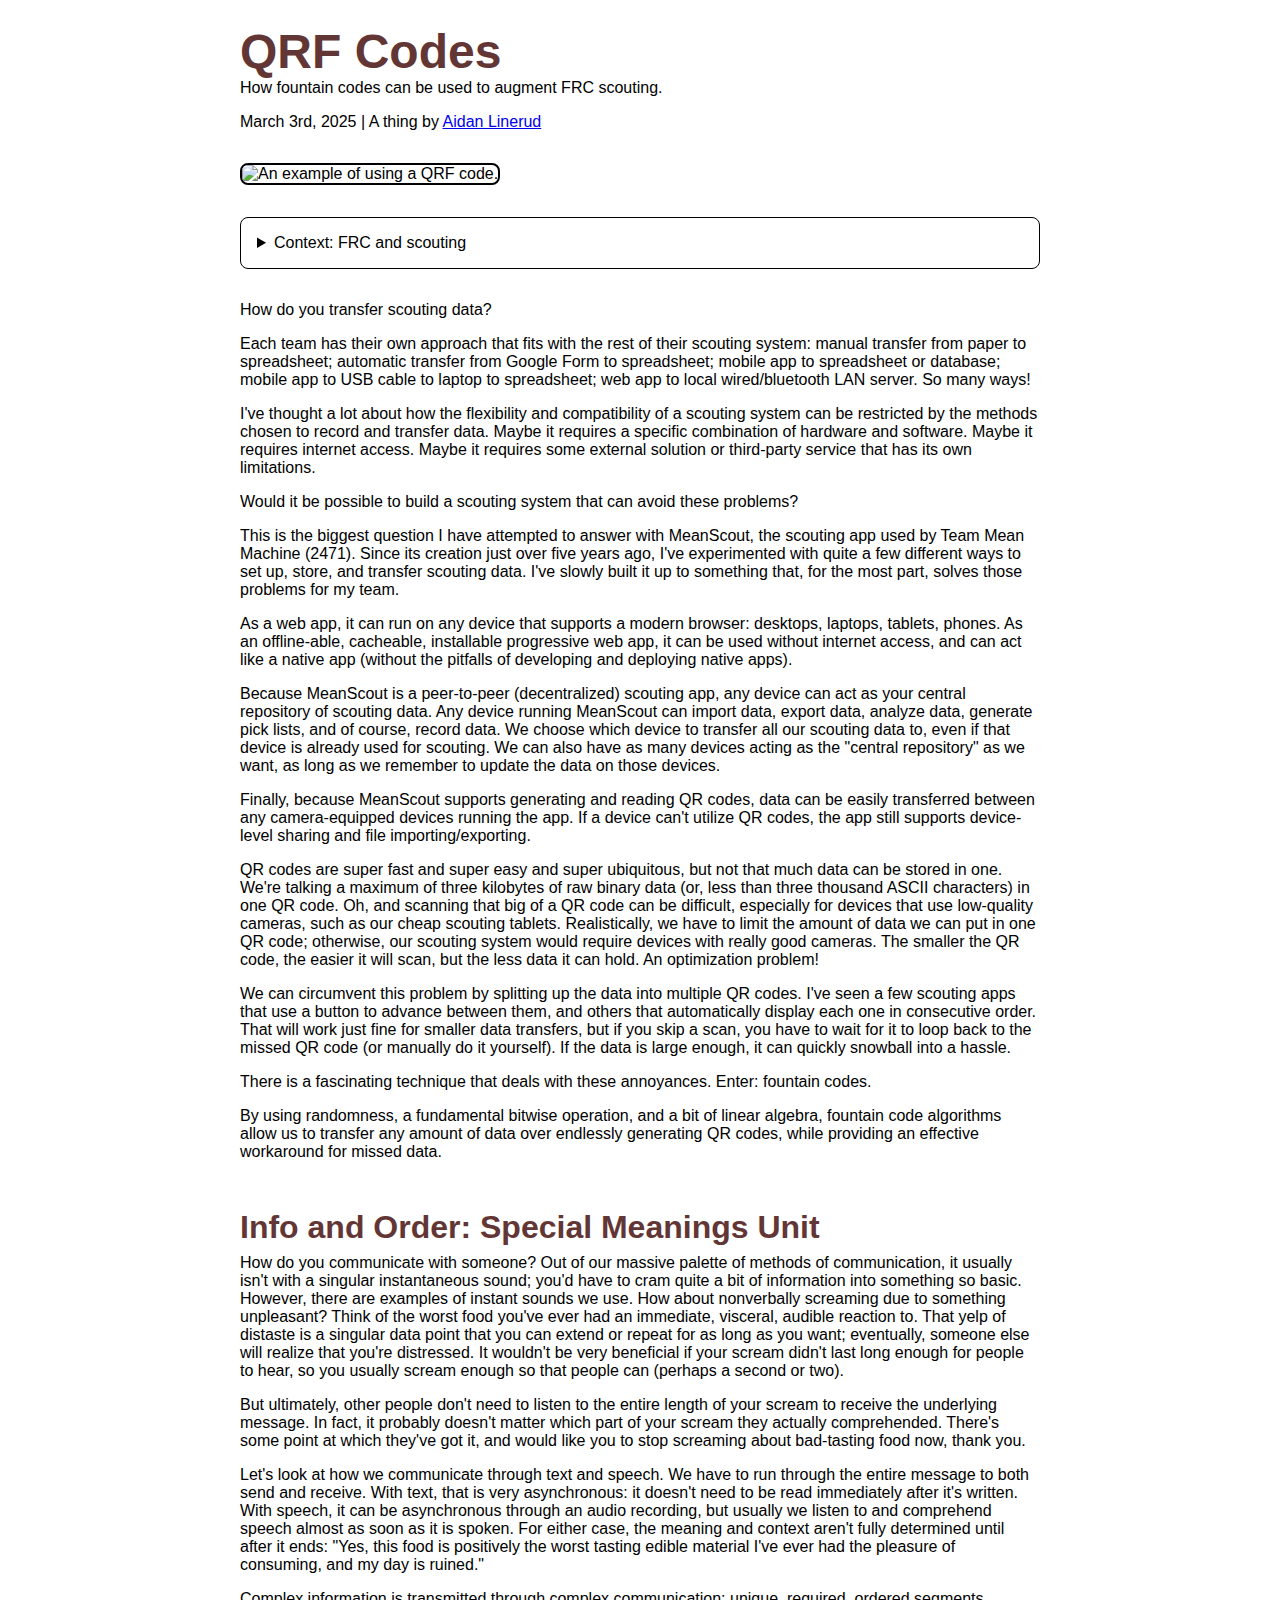
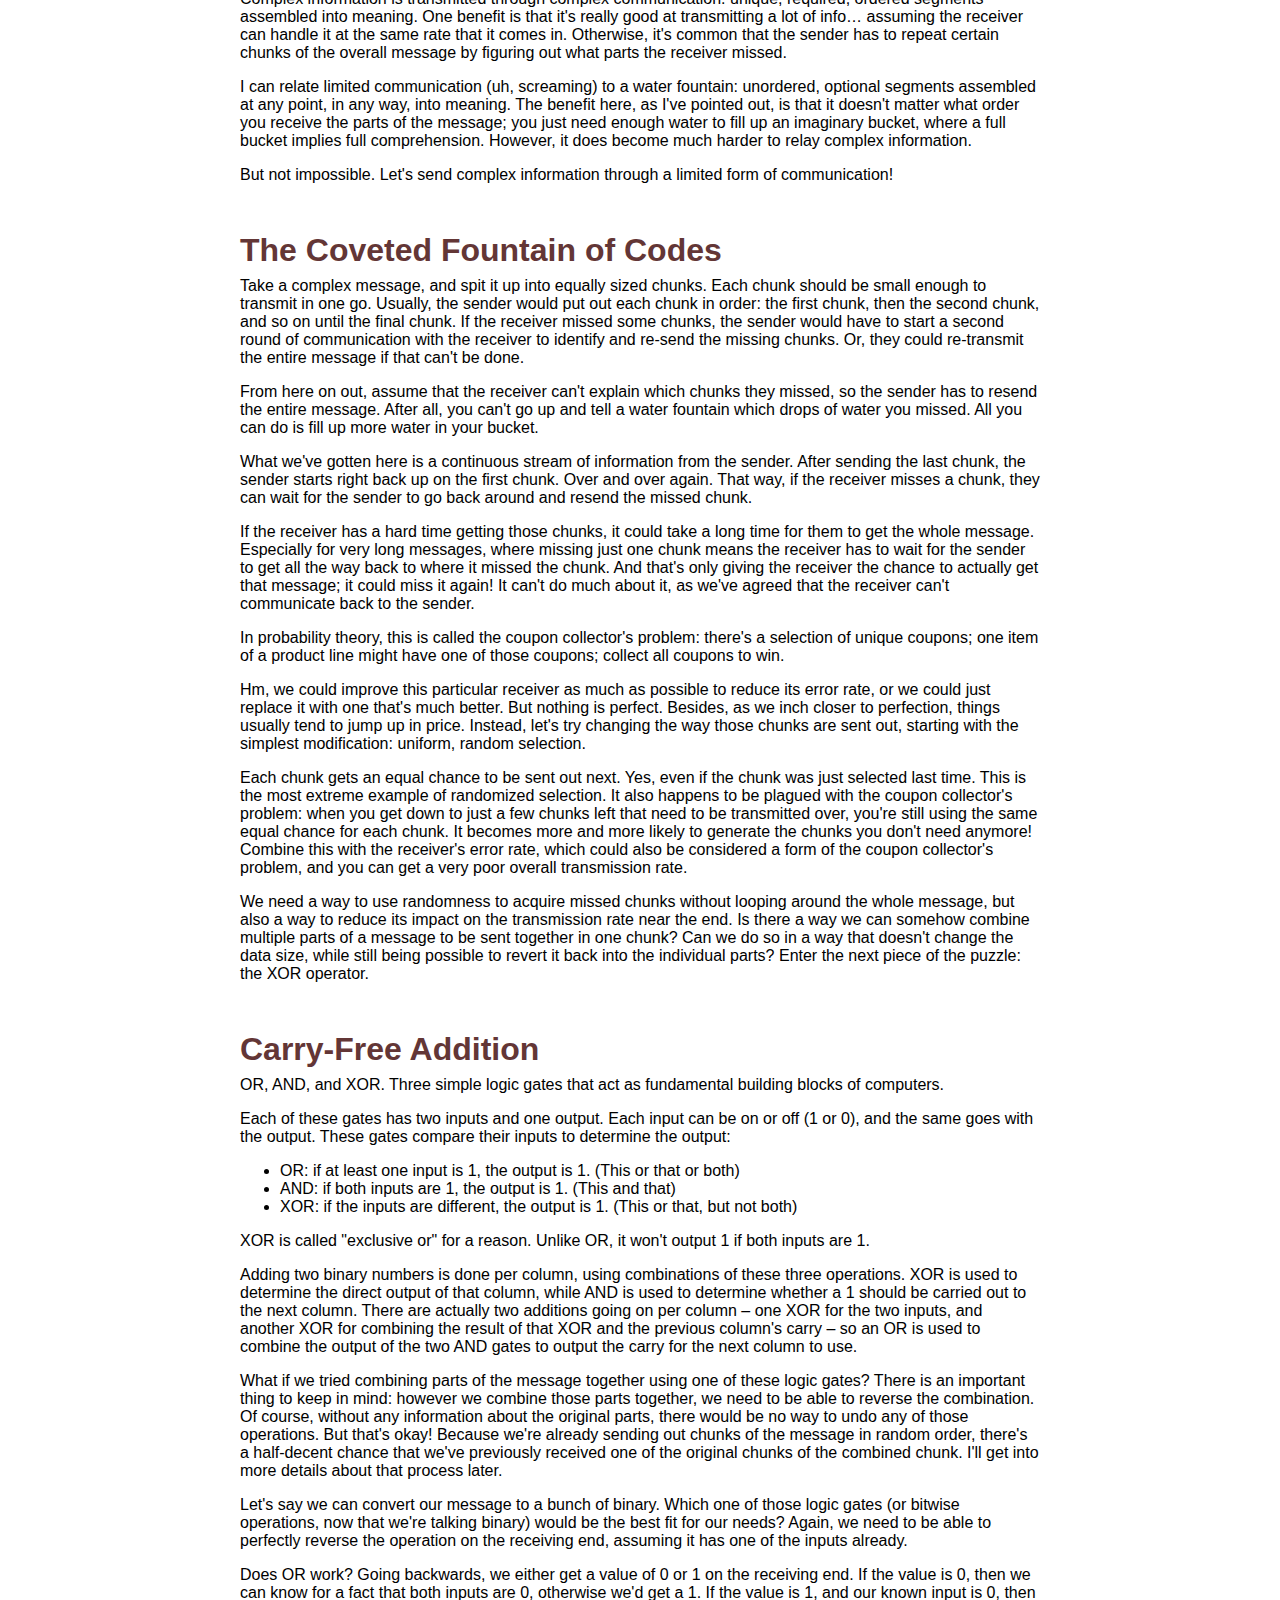
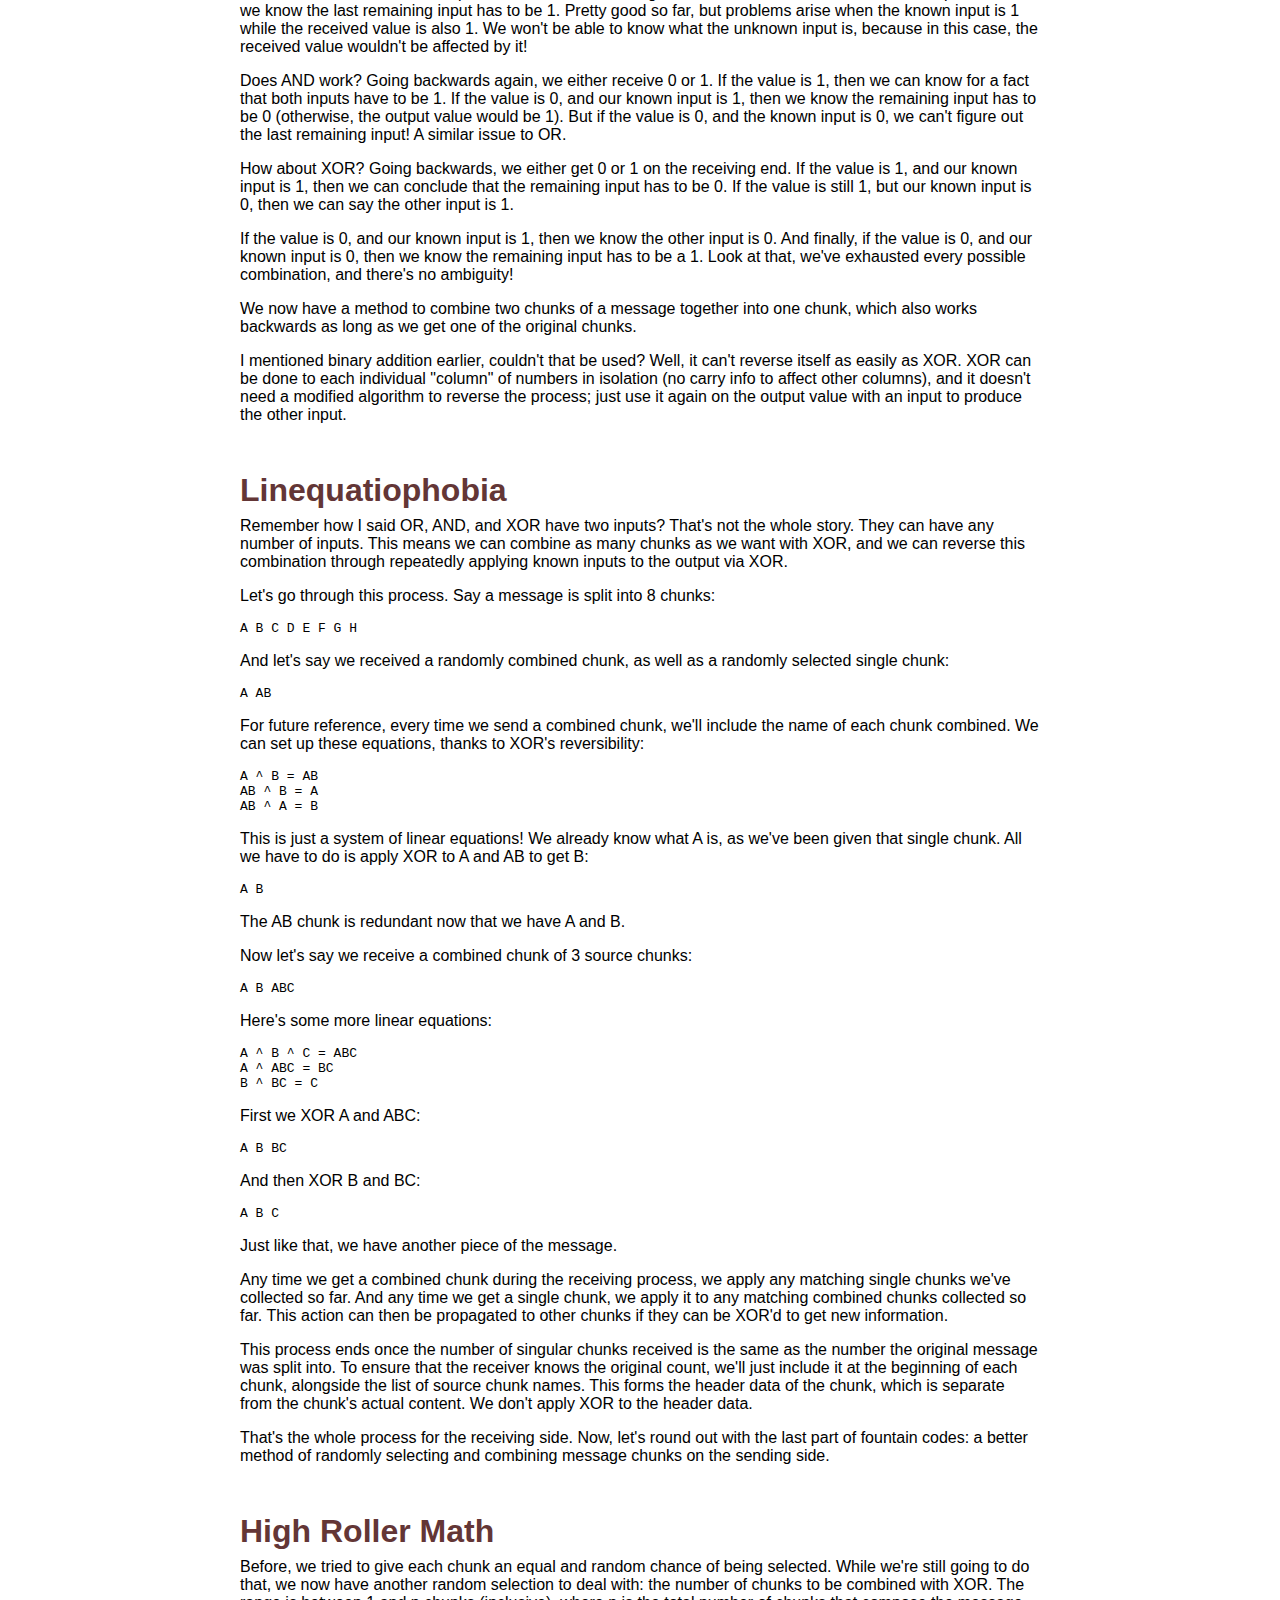
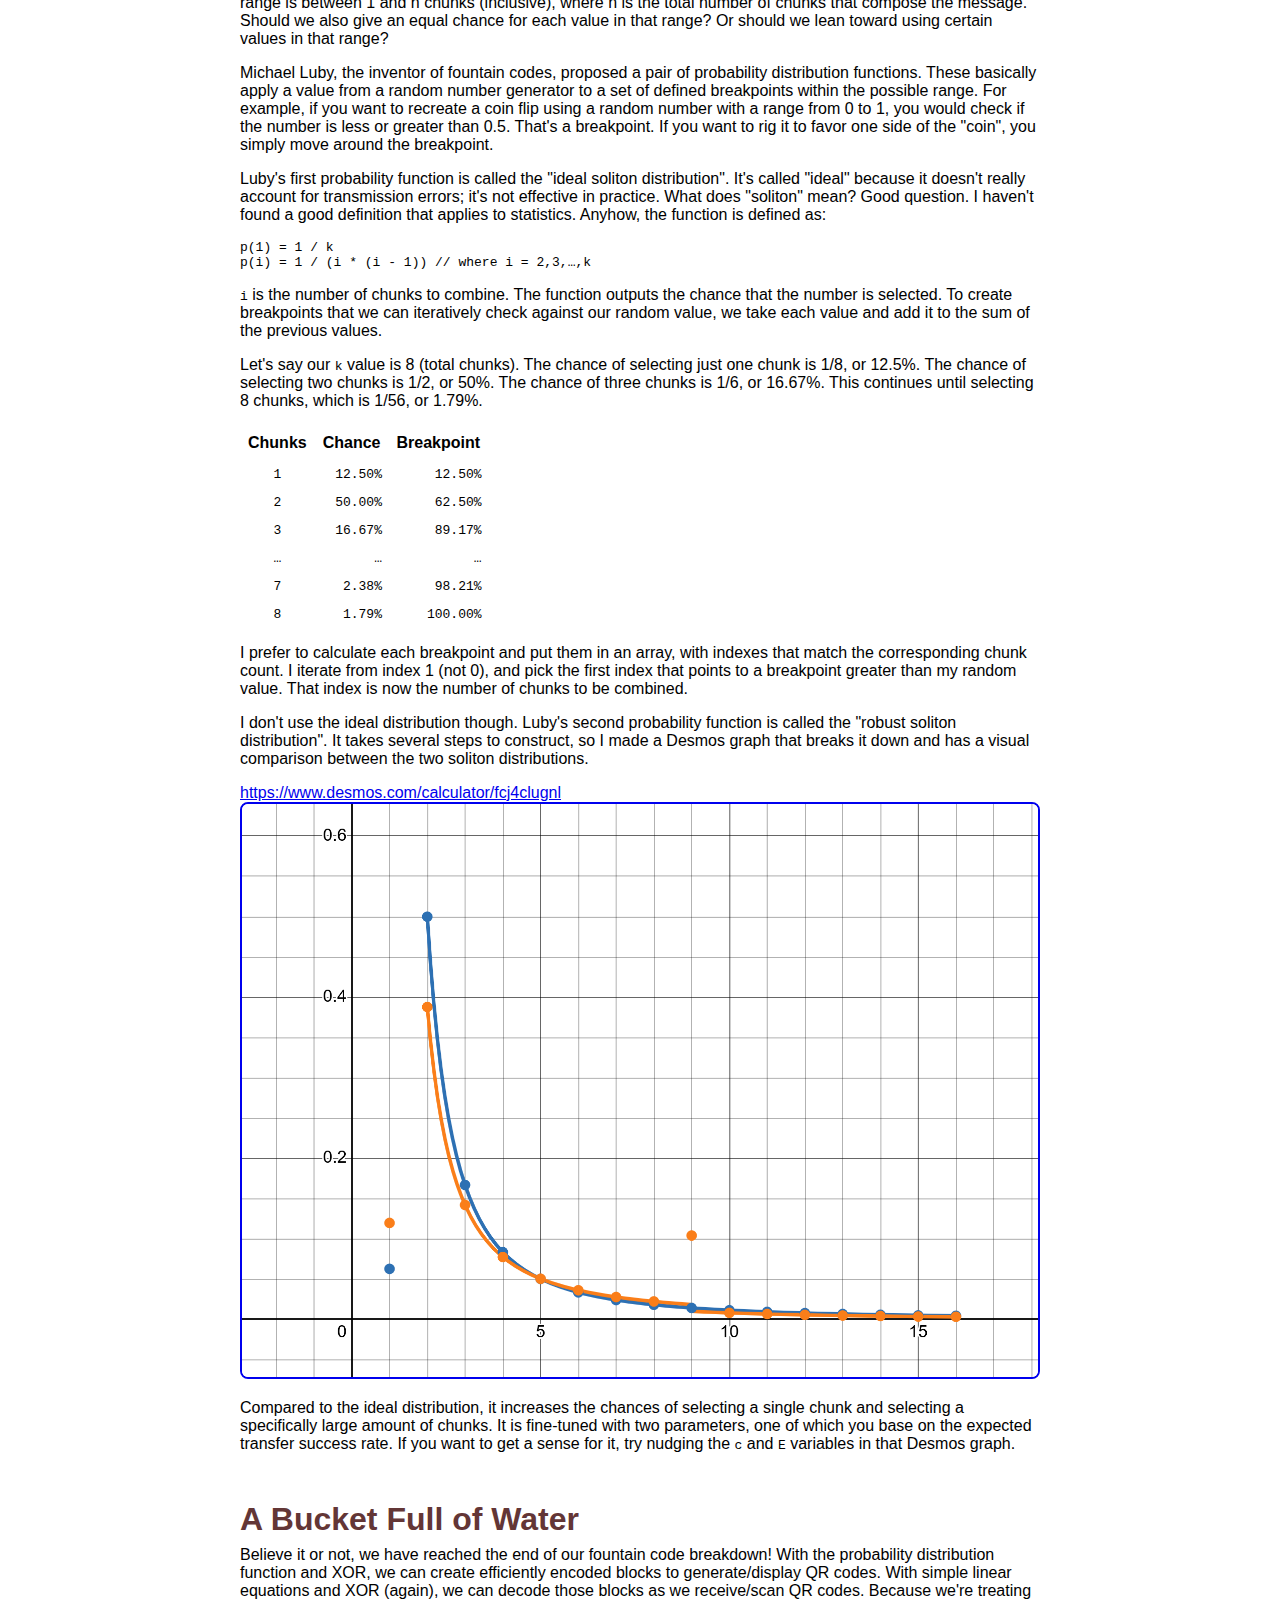
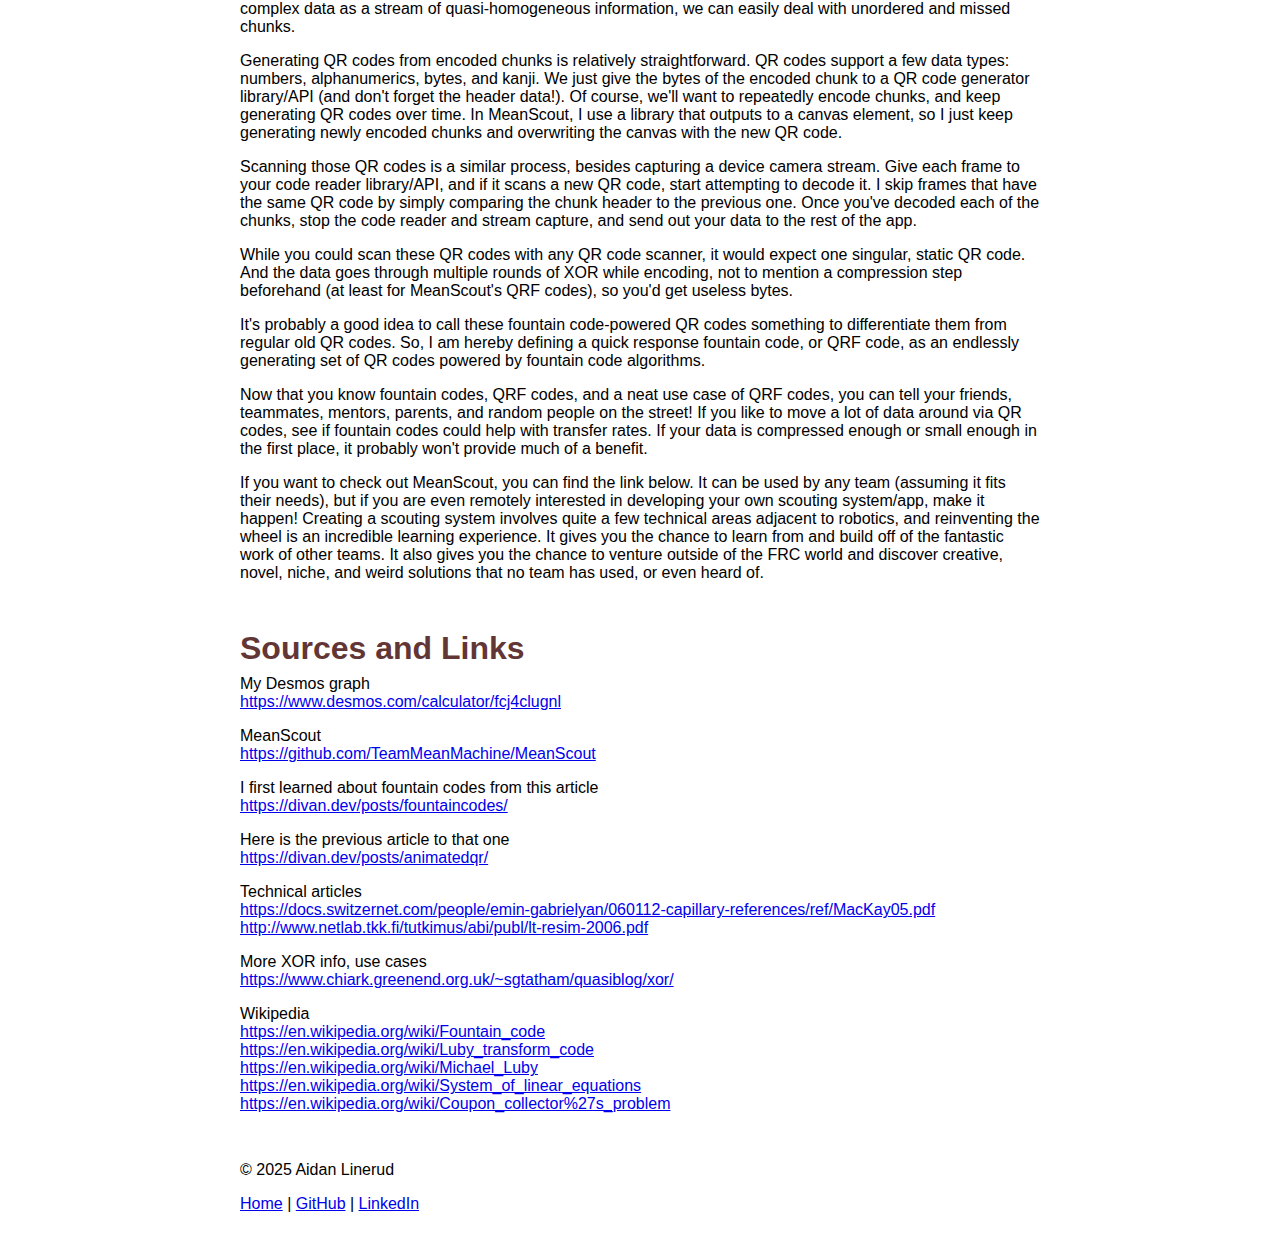
==== commit 7ff87227: "Add QRF code example gif; remove section links" ====
--- a/qrfcodes.html
+++ b/qrfcodes.html
@@ -7,6 +7,7 @@
   <meta name="description" content="How fountain codes can be used to augment FRC scouting." />
 
   <meta property="og:site_name" content="Aidan Linerud" />
+  <meta property="og:image" content="https://aidunlin.com/assets/qrfcodes/qrfcode.gif" />
   <meta property="og:title" content="QRF Codes" />
   <meta property="og:type" content="website" />
   <meta property="og:url" content="https://aidunlin.com/qrfcodes" />
@@ -22,10 +23,17 @@
   <main>
     <header>
       <div class="jumbo">
-        <h1 style="flex-grow:1">QRF Codes</h1>
-        <p>A thing by <a href="index.html">Aidan Linerud</a></p>
+        <div>
+          <h1>QRF Codes</h1>
+          <p>How fountain codes can be used to augment FRC scouting.</p>
+          <p style="margin-top:1em">March 3rd, 2025 | A thing by <a href="index.html">Aidan Linerud</a></p>
+        </div>
       </div>
     </header>
+
+    <p>
+      <img src="assets/qrfcodes/qrfcode.gif" alt="An example of using a QRF code." />
+    </p>
 
     <details style="margin-bottom:2rem">
       <summary>Context: FRC and scouting</summary>
